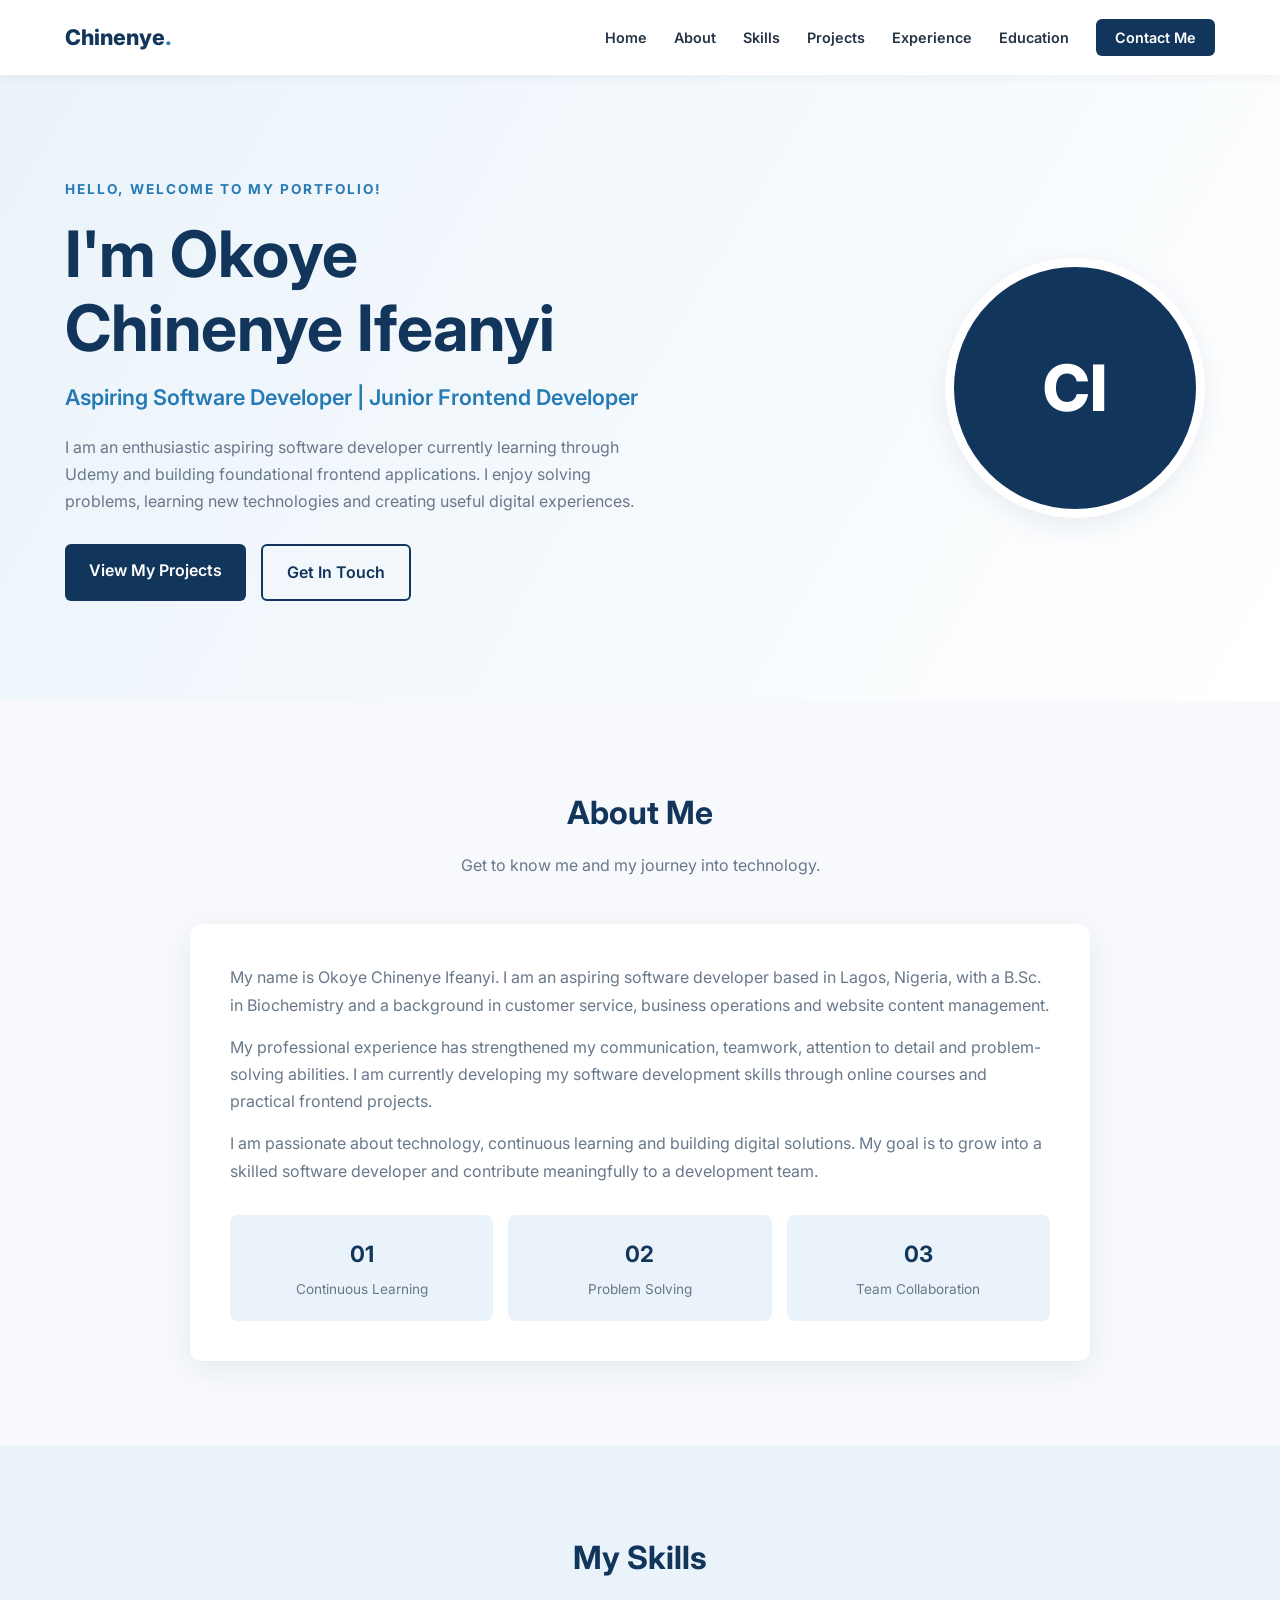
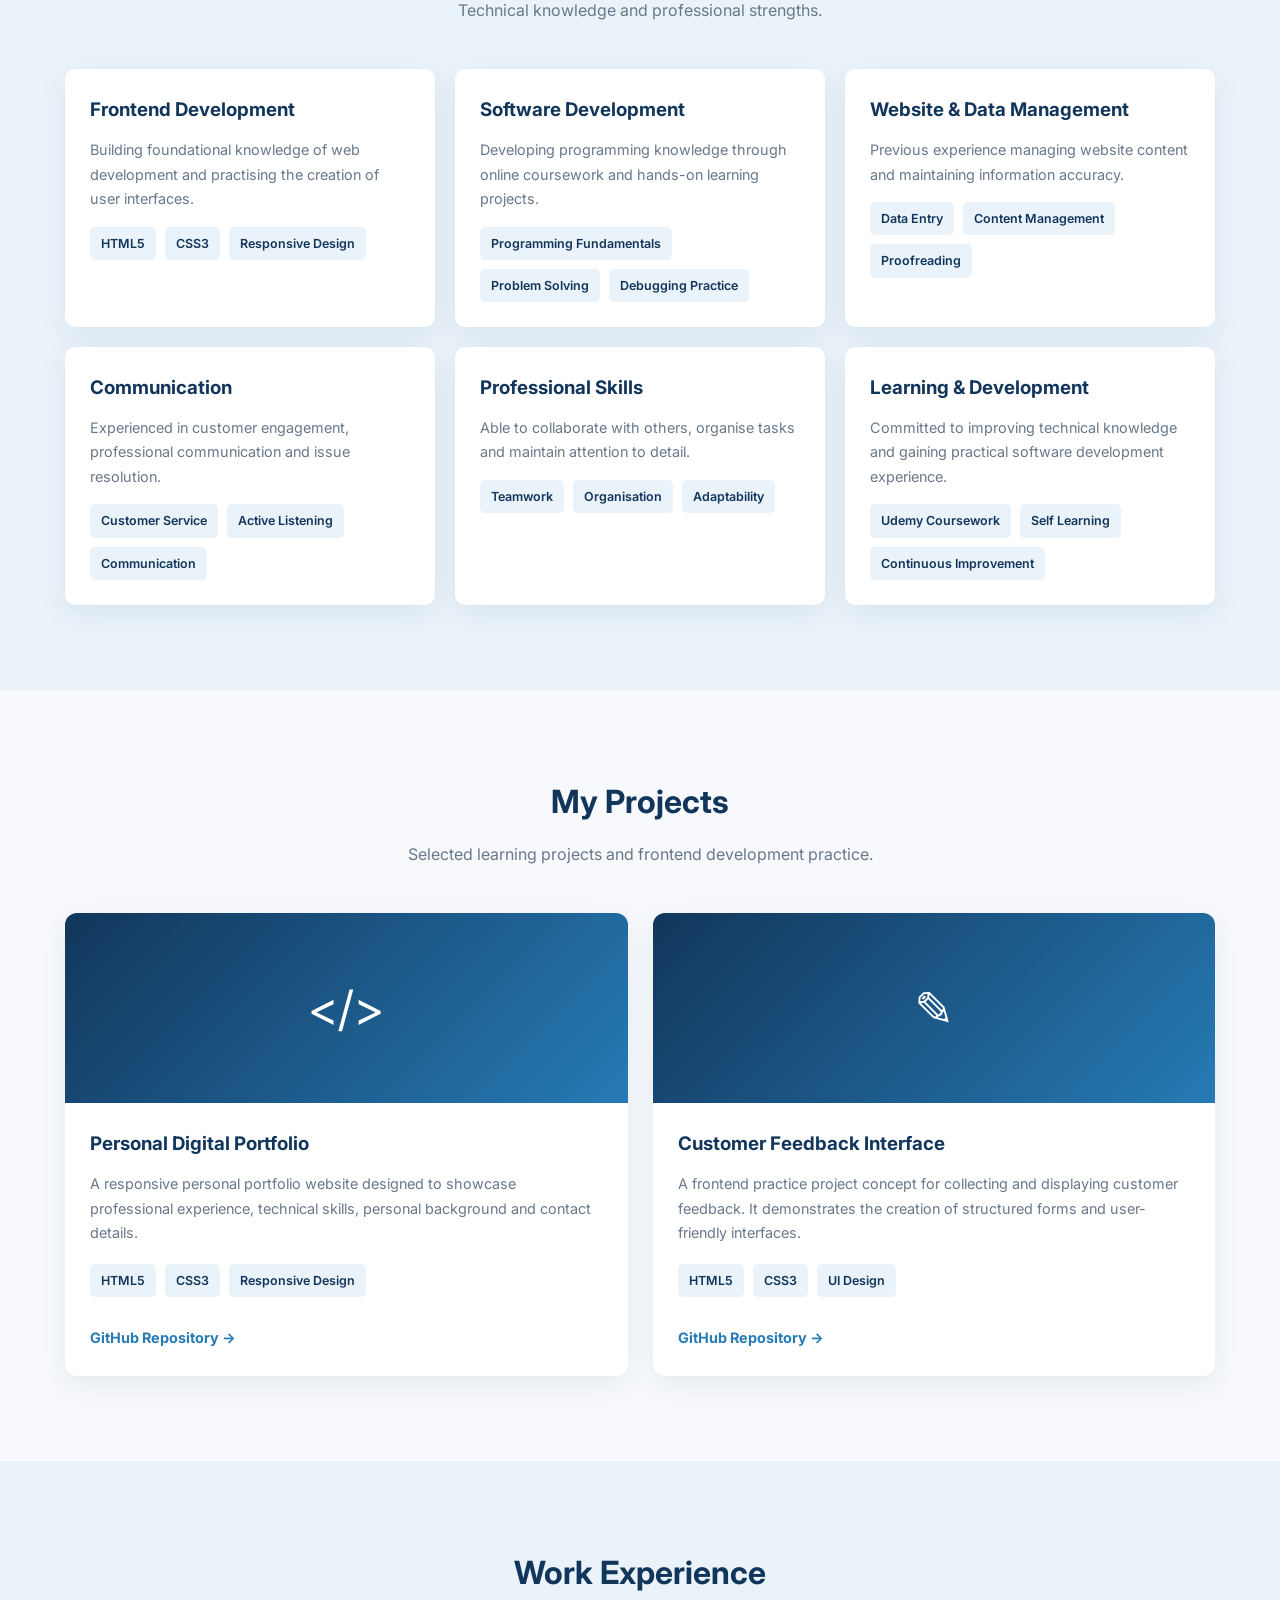
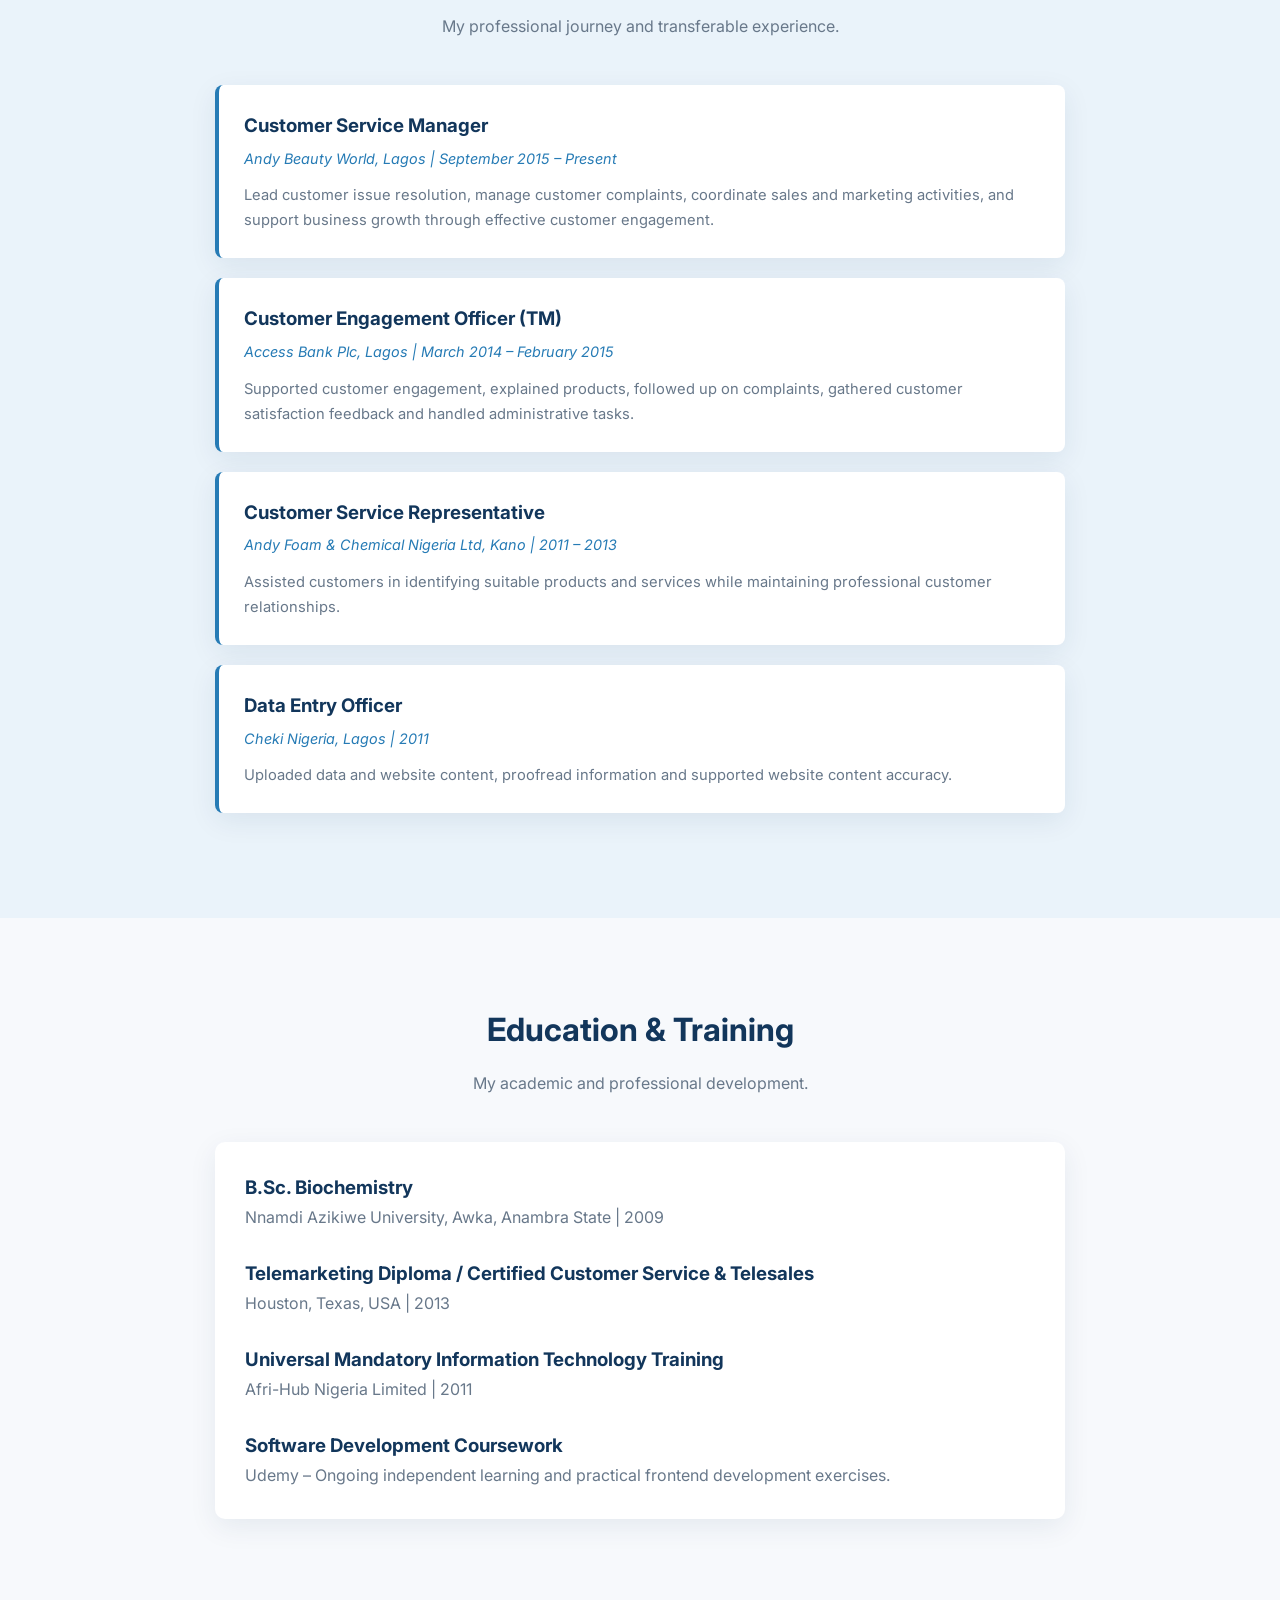
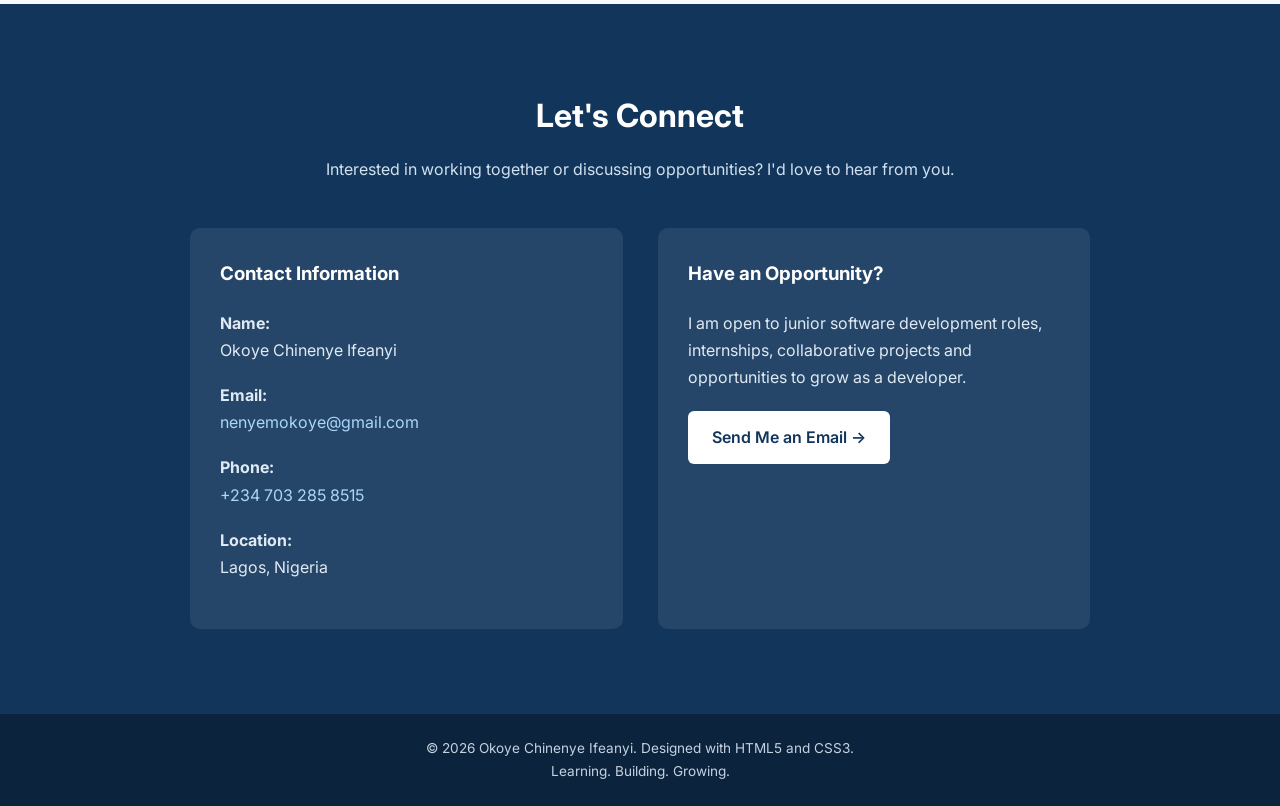
==== WebDev-L1-PersonalPortfolio/index.html @ d733898b "implemented the personal portfolio project" ====
<!DOCTYPE html>
<html lang="en">
<head>
    <meta charset="UTF-8">
    <meta name="viewport" content="width=device-width, initial-scale=1.0">

    <title>Okoye Chinenye Ifeanyi | Software Developer</title>

    <!-- Google Font -->
    <link href="https://fonts.googleapis.com/css2?family=Inter:wght@400;500;600;700;800&display=swap" rel="stylesheet">

    <!-- External CSS -->
    <link rel="stylesheet" href="style.css">
</head>

<body>

    <!-- NAVIGATION -->
    <header>
        <nav class="container">
            <a href="#home" class="logo">Chinenye<span>.</span></a>

            <ul class="nav-links">
                <li><a href="#home">Home</a></li>
                <li><a href="#about">About</a></li>
                <li><a href="#skills">Skills</a></li>
                <li><a href="#projects">Projects</a></li>
                <li><a href="#experience">Experience</a></li>
                <li><a href="#education">Education</a></li>
                <li><a href="#contact" class="nav-contact">Contact Me</a></li>
            </ul>
        </nav>
    </header>

    <!-- HERO SECTION -->
    <section class="hero" id="home">
        <div class="container hero-content">

            <div class="hero-text">
                <span class="greeting">Hello, welcome to my portfolio!</span>

                <h1>I'm Okoye<br>Chinenye Ifeanyi</h1>

                <h2>Aspiring Software Developer | Junior Frontend Developer</h2>

                <p>
                    I am an enthusiastic aspiring software developer
                    currently learning through Udemy and building
                    foundational frontend applications. I enjoy solving
                    problems, learning new technologies and creating
                    useful digital experiences.
                </p>

                <div class="hero-buttons">
                    <a href="#projects" class="btn btn-primary">View My Projects</a>
                    <a href="#contact" class="btn btn-outline">Get In Touch</a>
                </div>
            </div>

            <!-- AVATAR PLACEHOLDER -->
            <div class="hero-image">
                <div class="avatar">CI</div>
            </div>

        </div>
    </section>

    <!-- ABOUT ME -->
    <section class="section" id="about">
        <div class="container">

            <h2 class="section-title">About Me</h2>
            <p class="section-subtitle">Get to know me and my journey into technology.</p>

            <div class="about-card">
                <p>
                    My name is Okoye Chinenye Ifeanyi. I am an aspiring
                    software developer based in Lagos, Nigeria, with
                    a B.Sc. in Biochemistry and a background in customer
                    service, business operations and website content management.
                </p>

                <p>
                    My professional experience has strengthened my
                    communication, teamwork, attention to detail and
                    problem-solving abilities. I am currently developing
                    my software development skills through online courses
                    and practical frontend projects.
                </p>

                <p>
                    I am passionate about technology, continuous learning
                    and building digital solutions. My goal is to grow into
                    a skilled software developer and contribute meaningfully
                    to a development team.
                </p>

                <div class="about-highlights">
                    <div class="highlight">
                        <h3>01</h3>
                        <p>Continuous Learning</p>
                    </div>

                    <div class="highlight">
                        <h3>02</h3>
                        <p>Problem Solving</p>
                    </div>

                    <div class="highlight">
                        <h3>03</h3>
                        <p>Team Collaboration</p>
                    </div>
                </div>
            </div>
        </div>
    </section>

    <!-- SKILLS -->
    <section class="section skills-section" id="skills">
        <div class="container">

            <h2 class="section-title">My Skills</h2>
            <p class="section-subtitle">Technical knowledge and professional strengths.</p>

            <div class="skills-grid">

                <div class="skill-card">
                    <h3>Frontend Development</h3>
                    <p>Building foundational knowledge of web development and practising the creation of user interfaces.</p>
                    <div class="skill-tags">
                        <span class="tag">HTML5</span>
                        <span class="tag">CSS3</span>
                        <span class="tag">Responsive Design</span>
                    </div>
                </div>

                <div class="skill-card">
                    <h3>Software Development</h3>
                    <p>Developing programming knowledge through online coursework and hands-on learning projects.</p>
                    <div class="skill-tags">
                        <span class="tag">Programming Fundamentals</span>
                        <span class="tag">Problem Solving</span>
                        <span class="tag">Debugging Practice</span>
                    </div>
                </div>

                <div class="skill-card">
                    <h3>Website & Data Management</h3>
                    <p>Previous experience managing website content and maintaining information accuracy.</p>
                    <div class="skill-tags">
                        <span class="tag">Data Entry</span>
                        <span class="tag">Content Management</span>
                        <span class="tag">Proofreading</span>
                    </div>
                </div>

                <div class="skill-card">
                    <h3>Communication</h3>
                    <p>Experienced in customer engagement, professional communication and issue resolution.</p>
                    <div class="skill-tags">
                        <span class="tag">Customer Service</span>
                        <span class="tag">Active Listening</span>
                        <span class="tag">Communication</span>
                    </div>
                </div>

                <div class="skill-card">
                    <h3>Professional Skills</h3>
                    <p>Able to collaborate with others, organise tasks and maintain attention to detail.</p>
                    <div class="skill-tags">
                        <span class="tag">Teamwork</span>
                        <span class="tag">Organisation</span>
                        <span class="tag">Adaptability</span>
                    </div>
                </div>

                <div class="skill-card">
                    <h3>Learning & Development</h3>
                    <p>Committed to improving technical knowledge and gaining practical software development experience.</p>
                    <div class="skill-tags">
                        <span class="tag">Udemy Coursework</span>
                        <span class="tag">Self Learning</span>
                        <span class="tag">Continuous Improvement</span>
                    </div>
                </div>

            </div>
        </div>
    </section>

    <!-- PROJECTS -->
    <section class="section" id="projects">
        <div class="container">

            <h2 class="section-title">My Projects</h2>
            <p class="section-subtitle">Selected learning projects and frontend development practice.</p>

            <div class="projects-grid">

                <article class="project-card">
                    <div class="project-image">&lt;/&gt;</div>

                    <div class="project-content">
                        <h3>Personal Digital Portfolio</h3>

                        <p>
                            A responsive personal portfolio website designed
                            to showcase professional experience, technical
                            skills, personal background and contact details.
                        </p>

                        <div class="skill-tags">
                            <span class="tag">HTML5</span>
                            <span class="tag">CSS3</span>
                            <span class="tag">Responsive Design</span>
                        </div>

                        <br>

                        <a href="#" class="project-link" target="_blank" rel="noopener noreferrer">
                            GitHub Repository →
                        </a>
                    </div>
                </article>

                <article class="project-card">
                    <div class="project-image">&#9998;</div>

                    <div class="project-content">
                        <h3>Customer Feedback Interface</h3>

                        <p>
                            A frontend practice project concept for collecting
                            and displaying customer feedback. It demonstrates
                            the creation of structured forms and user-friendly
                            interfaces.
                        </p>

                        <div class="skill-tags">
                            <span class="tag">HTML5</span>
                            <span class="tag">CSS3</span>
                            <span class="tag">UI Design</span>
                        </div>

                        <br>

                        <a href="#" class="project-link" target="_blank" rel="noopener noreferrer">
                            GitHub Repository →
                        </a>
                    </div>
                </article>

            </div>
        </div>
    </section>

    <!-- WORK EXPERIENCE -->
    <section class="section experience-section" id="experience">
        <div class="container">

            <h2 class="section-title">Work Experience</h2>
            <p class="section-subtitle">My professional journey and transferable experience.</p>

            <div class="experience-list">

                <div class="experience-item">
                    <h3>Customer Service Manager</h3>
                    <p class="date">Andy Beauty World, Lagos | September 2015 – Present</p>
                    <p>
                        Lead customer issue resolution, manage customer
                        complaints, coordinate sales and marketing activities,
                        and support business growth through effective customer engagement.
                    </p>
                </div>

                <div class="experience-item">
                    <h3>Customer Engagement Officer (TM)</h3>
                    <p class="date">Access Bank Plc, Lagos | March 2014 – February 2015</p>
                    <p>
                        Supported customer engagement, explained products,
                        followed up on complaints, gathered customer
                        satisfaction feedback and handled administrative tasks.
                    </p>
                </div>

                <div class="experience-item">
                    <h3>Customer Service Representative</h3>
                    <p class="date">Andy Foam & Chemical Nigeria Ltd, Kano | 2011 – 2013</p>
                    <p>
                        Assisted customers in identifying suitable products
                        and services while maintaining professional customer relationships.
                    </p>
                </div>

                <div class="experience-item">
                    <h3>Data Entry Officer</h3>
                    <p class="date">Cheki Nigeria, Lagos | 2011</p>
                    <p>
                        Uploaded data and website content, proofread
                        information and supported website content accuracy.
                    </p>
                </div>

            </div>
        </div>
    </section>

    <!-- EDUCATION -->
    <section class="section" id="education">
        <div class="container">

            <h2 class="section-title">Education & Training</h2>
            <p class="section-subtitle">My academic and professional development.</p>

            <div class="education-card">

                <h3>B.Sc. Biochemistry</h3>
                <p>Nnamdi Azikiwe University, Awka, Anambra State | 2009</p>

                <br>

                <h3>Telemarketing Diploma / Certified Customer Service & Telesales</h3>
                <p>Houston, Texas, USA | 2013</p>

                <br>

                <h3>Universal Mandatory Information Technology Training</h3>
                <p>Afri-Hub Nigeria Limited | 2011</p>

                <br>

                <h3>Software Development Coursework</h3>
                <p>Udemy – Ongoing independent learning and practical frontend development exercises.</p>

            </div>
        </div>
    </section>

    <!-- CONTACT -->
    <section class="section contact-section" id="contact">
        <div class="container">

            <h2 class="section-title">Let's Connect</h2>

            <p class="section-subtitle">
                Interested in working together or discussing opportunities?
                I'd love to hear from you.
            </p>

            <div class="contact-container">

                <div class="contact-info">
                    <h3>Contact Information</h3>

                    <p>
                        <strong>Name:</strong><br>
                        Okoye Chinenye Ifeanyi
                    </p>

                    <p>
                        <strong>Email:</strong><br>
                        <a href="mailto:nenyemokoye@gmail.com">
                            nenyemokoye@gmail.com
                        </a>
                    </p>

                    <p>
                        <strong>Phone:</strong><br>
                        <a href="tel:+2347032858515">
                            +234 703 285 8515
                        </a>
                    </p>

                    <p>
                        <strong>Location:</strong><br>
                        Lagos, Nigeria
                    </p>
                </div>

                <div class="contact-message">
                    <h3>Have an Opportunity?</h3>

                    <p>
                        I am open to junior software development roles,
                        internships, collaborative projects and opportunities
                        to grow as a developer.
                    </p>

                    <a href="mailto:nenyemokoye@gmail.com" class="btn">
                        Send Me an Email →
                    </a>
                </div>

            </div>
        </div>
    </section>

    <!-- FOOTER -->
    <footer>
        <div class="container">
            <p>
                &copy; 2026 Okoye Chinenye Ifeanyi.
                Designed with HTML5 and CSS3.
            </p>

            <p>Learning. Building. Growing.</p>
        </div>
    </footer>

</body>
</html>
---- WebDev-L1-PersonalPortfolio/style.css ----
/* =====================================
   1. GENERAL STYLES
===================================== */

:root {
    --primary: #12365b;
    --secondary: #267bb5;
    --light-blue: #eaf3fa;
    --background: #f7f9fc;
    --white: #ffffff;
    --text: #263445;
    --muted: #68788a;
    --border: #dce5ee;
    --shadow: 0 8px 28px rgba(18, 54, 91, 0.08);
}

* {
    margin: 0;
    padding: 0;
    box-sizing: border-box;
}

html {
    scroll-behavior: smooth;
    scroll-padding-top: 90px;
}

body {
    font-family: 'Inter', sans-serif;
    background: var(--background);
    color: var(--text);
    line-height: 1.7;
}

a {
    text-decoration: none;
    color: inherit;
}

.container {
    width: 90%;
    max-width: 1150px;
    margin: auto;
}

.section {
    padding: 85px 0;
}

.section-title {
    text-align: center;
    font-size: 2rem;
    color: var(--primary);
    margin-bottom: 12px;
}

.section-subtitle {
    text-align: center;
    color: var(--muted);
    margin-bottom: 45px;
}


/* =====================================
   2. NAVIGATION
===================================== */

header {
    background: var(--white);
    position: sticky;
    top: 0;
    z-index: 1000;
    box-shadow: 0 2px 12px rgba(0, 0, 0, 0.05);
}

nav {
    min-height: 75px;
    display: flex;
    justify-content: space-between;
    align-items: center;
    gap: 20px;
}

.logo {
    color: var(--primary);
    font-size: 1.35rem;
    font-weight: 800;
}

.logo span {
    color: var(--secondary);
}

.nav-links {
    display: flex;
    align-items: center;
    gap: 27px;
    list-style: none;
}

.nav-links a {
    font-size: 0.9rem;
    font-weight: 600;
    transition: color 0.3s;
}

.nav-links a:hover {
    color: var(--secondary);
}

.nav-contact {
    background: var(--primary);
    color: white !important;
    padding: 10px 19px;
    border-radius: 6px;
}

.nav-contact:hover {
    background: var(--secondary);
}


/* =====================================
   3. HERO / PROFILE SECTION
===================================== */

.hero {
    background: linear-gradient(120deg, #eaf3fa, #ffffff);
    padding: 100px 0;
}

.hero-content {
    display: flex;
    align-items: center;
    justify-content: space-between;
    gap: 55px;
}

.hero-text {
    flex: 1.4;
}

.greeting {
    color: var(--secondary);
    font-weight: 700;
    letter-spacing: 2px;
    text-transform: uppercase;
    font-size: 0.85rem;
}

.hero h1 {
    color: var(--primary);
    font-size: clamp(2.5rem, 5vw, 4rem);
    line-height: 1.15;
    margin: 15px 0;
}

.hero h2 {
    font-size: 1.35rem;
    color: var(--secondary);
    font-weight: 600;
    margin-bottom: 18px;
}

.hero p {
    color: var(--muted);
    max-width: 600px;
    margin-bottom: 28px;
}

.hero-buttons {
    display: flex;
    gap: 15px;
    flex-wrap: wrap;
}

.btn {
    display: inline-block;
    padding: 13px 24px;
    border-radius: 6px;
    font-weight: 600;
    transition: 0.3s;
}

.btn-primary {
    background: var(--primary);
    color: white;
}

.btn-primary:hover {
    background: var(--secondary);
    transform: translateY(-3px);
}

.btn-outline {
    border: 2px solid var(--primary);
    color: var(--primary);
}

.btn-outline:hover {
    background: var(--primary);
    color: white;
}

.hero-image {
    flex: 0 0 280px;
    display: flex;
    justify-content: center;
}

.avatar {
    width: 260px;
    height: 260px;
    border-radius: 50%;
    background: var(--primary);
    border: 9px solid white;
    box-shadow: var(--shadow);
    display: flex;
    align-items: center;
    justify-content: center;
    color: white;
    font-size: 4rem;
    font-weight: 800;
}


/* =====================================
   4. ABOUT ME SECTION
===================================== */

.about-card {
    background: white;
    padding: 40px;
    border-radius: 12px;
    box-shadow: var(--shadow);
    max-width: 900px;
    margin: auto;
}

.about-card p {
    margin-bottom: 15px;
    color: var(--muted);
}

.about-highlights {
    display: grid;
    grid-template-columns: repeat(3, 1fr);
    gap: 15px;
    margin-top: 30px;
}

.highlight {
    padding: 20px;
    background: var(--light-blue);
    border-radius: 8px;
    text-align: center;
}

.highlight h3 {
    color: var(--primary);
    font-size: 1.4rem;
}

.highlight p {
    font-size: 0.85rem;
    margin: 5px 0 0;
}


/* =====================================
   5. SKILLS SECTION
===================================== */

.skills-section {
    background: var(--light-blue);
}

.skills-grid {
    display: grid;
    grid-template-columns: repeat(3, 1fr);
    gap: 20px;
}

.skill-card {
    background: white;
    padding: 25px;
    border-radius: 10px;
    box-shadow: var(--shadow);
    transition: transform 0.3s;
}

.skill-card:hover {
    transform: translateY(-5px);
}

.skill-card h3 {
    color: var(--primary);
    margin-bottom: 12px;
}

.skill-card p {
    color: var(--muted);
    font-size: 0.9rem;
}

.skill-tags {
    display: flex;
    flex-wrap: wrap;
    gap: 9px;
    margin-top: 15px;
}

.tag {
    background: var(--light-blue);
    color: var(--primary);
    padding: 6px 11px;
    border-radius: 5px;
    font-size: 0.78rem;
    font-weight: 600;
}


/* =====================================
   6. PROJECTS SECTION
===================================== */

.projects-grid {
    display: grid;
    grid-template-columns: repeat(2, 1fr);
    gap: 25px;
}

.project-card {
    background: white;
    border-radius: 12px;
    overflow: hidden;
    box-shadow: var(--shadow);
    transition: transform 0.3s;
}

.project-card:hover {
    transform: translateY(-6px);
}

.project-image {
    height: 190px;
    background: linear-gradient(135deg, #12365b, #267bb5);
    display: flex;
    align-items: center;
    justify-content: center;
    color: white;
    font-size: 3rem;
}

.project-content {
    padding: 25px;
}

.project-content h3 {
    color: var(--primary);
    margin-bottom: 12px;
}

.project-content p {
    color: var(--muted);
    font-size: 0.9rem;
    margin-bottom: 18px;
}

.project-link {
    display: inline-block;
    color: var(--secondary);
    font-weight: 700;
    font-size: 0.9rem;
}

.project-link:hover {
    color: var(--primary);
}


/* =====================================
   7. WORK EXPERIENCE SECTION
===================================== */

.experience-section {
    background: var(--light-blue);
}

.experience-list {
    max-width: 850px;
    margin: auto;
}

.experience-item {
    background: white;
    padding: 25px;
    margin-bottom: 20px;
    border-left: 4px solid var(--secondary);
    border-radius: 8px;
    box-shadow: var(--shadow);
}

.experience-item h3 {
    color: var(--primary);
}

.experience-item .date {
    color: var(--secondary);
    font-size: 0.9rem;
    font-style: italic;
    margin: 5px 0 12px;
}

.experience-item p {
    color: var(--muted);
    font-size: 0.92rem;
}


/* =====================================
   8. EDUCATION SECTION
===================================== */

.education-card {
    max-width: 850px;
    margin: auto;
    padding: 30px;
    background: white;
    border-radius: 10px;
    box-shadow: var(--shadow);
}

.education-card h3 {
    color: var(--primary);
}

.education-card p {
    color: var(--muted);
}


/* =====================================
   9. CONTACT SECTION
===================================== */

.contact-section {
    background: var(--primary);
    color: white;
}

.contact-section .section-title {
    color: white;
}

.contact-section .section-subtitle {
    color: #d2e1ef;
}

.contact-container {
    display: grid;
    grid-template-columns: repeat(2, 1fr);
    gap: 35px;
    max-width: 900px;
    margin: auto;
}

.contact-info,
.contact-message {
    padding: 30px;
    background: rgba(255, 255, 255, 0.08);
    border-radius: 10px;
}

.contact-info h3,
.contact-message h3 {
    margin-bottom: 20px;
}

.contact-info p {
    margin-bottom: 18px;
    color: #e0eaf3;
    overflow-wrap: anywhere;
}

.contact-info a {
    color: #a9d7fa;
}

.contact-info a:hover {
    color: white;
}

.contact-message p {
    color: #e0eaf3;
    margin-bottom: 20px;
}

.contact-message .btn {
    background: white;
    color: var(--primary);
}

.contact-message .btn:hover {
    background: var(--light-blue);
}


/* =====================================
   10. FOOTER
===================================== */

footer {
    background: #0b233c;
    color: white;
    padding: 23px 0;
    text-align: center;
}

footer p {
    font-size: 0.85rem;
    color: #c4d2df;
}


/* =====================================
   11. TABLET RESPONSIVENESS
===================================== */

@media (max-width: 850px) {

    .hero-content {
        flex-direction: column-reverse;
        text-align: center;
    }

    .hero p {
        margin-left: auto;
        margin-right: auto;
    }

    .hero-buttons {
        justify-content: center;
    }

    .skills-grid {
        grid-template-columns: repeat(2, 1fr);
    }

    .nav-links {
        gap: 14px;
    }

    .nav-links a {
        font-size: 0.8rem;
    }

}


/* =====================================
   12. MOBILE RESPONSIVENESS
===================================== */

@media (max-width: 600px) {

    .section {
        padding: 60px 0;
    }

    nav {
        padding: 15px 0;
        flex-direction: column;
    }

    .nav-links {
        justify-content: center;
        flex-wrap: wrap;
        gap: 12px 18px;
    }

    .nav-contact {
        padding: 7px 12px;
    }

    .hero {
        padding: 65px 0;
    }

    .avatar {
        width: 190px;
        height: 190px;
        font-size: 3rem;
    }

    .hero h1 {
        font-size: 2.35rem;
    }

    .hero h2 {
        font-size: 1.1rem;
    }

    .skills-grid,
    .projects-grid,
    .contact-container {
        grid-template-columns: 1fr;
    }

    .about-highlights {
        grid-template-columns: 1fr;
    }

    .about-card {
        padding: 25px;
    }

    .section-title {
        font-size: 1.65rem;
    }

    .hero-buttons {
        flex-direction: column;
        align-items: center;
    }

    .btn {
        text-align: center;
        width: 100%;
        max-width: 250px;
    }

}


/* =====================================
   13. ACCESSIBILITY
===================================== */

@media (prefers-reduced-motion: reduce) {

    html {
        scroll-behavior: auto;
    }

    *,
    *::before,
    *::after {
        transition-duration: 0.01ms !important;
    }

}
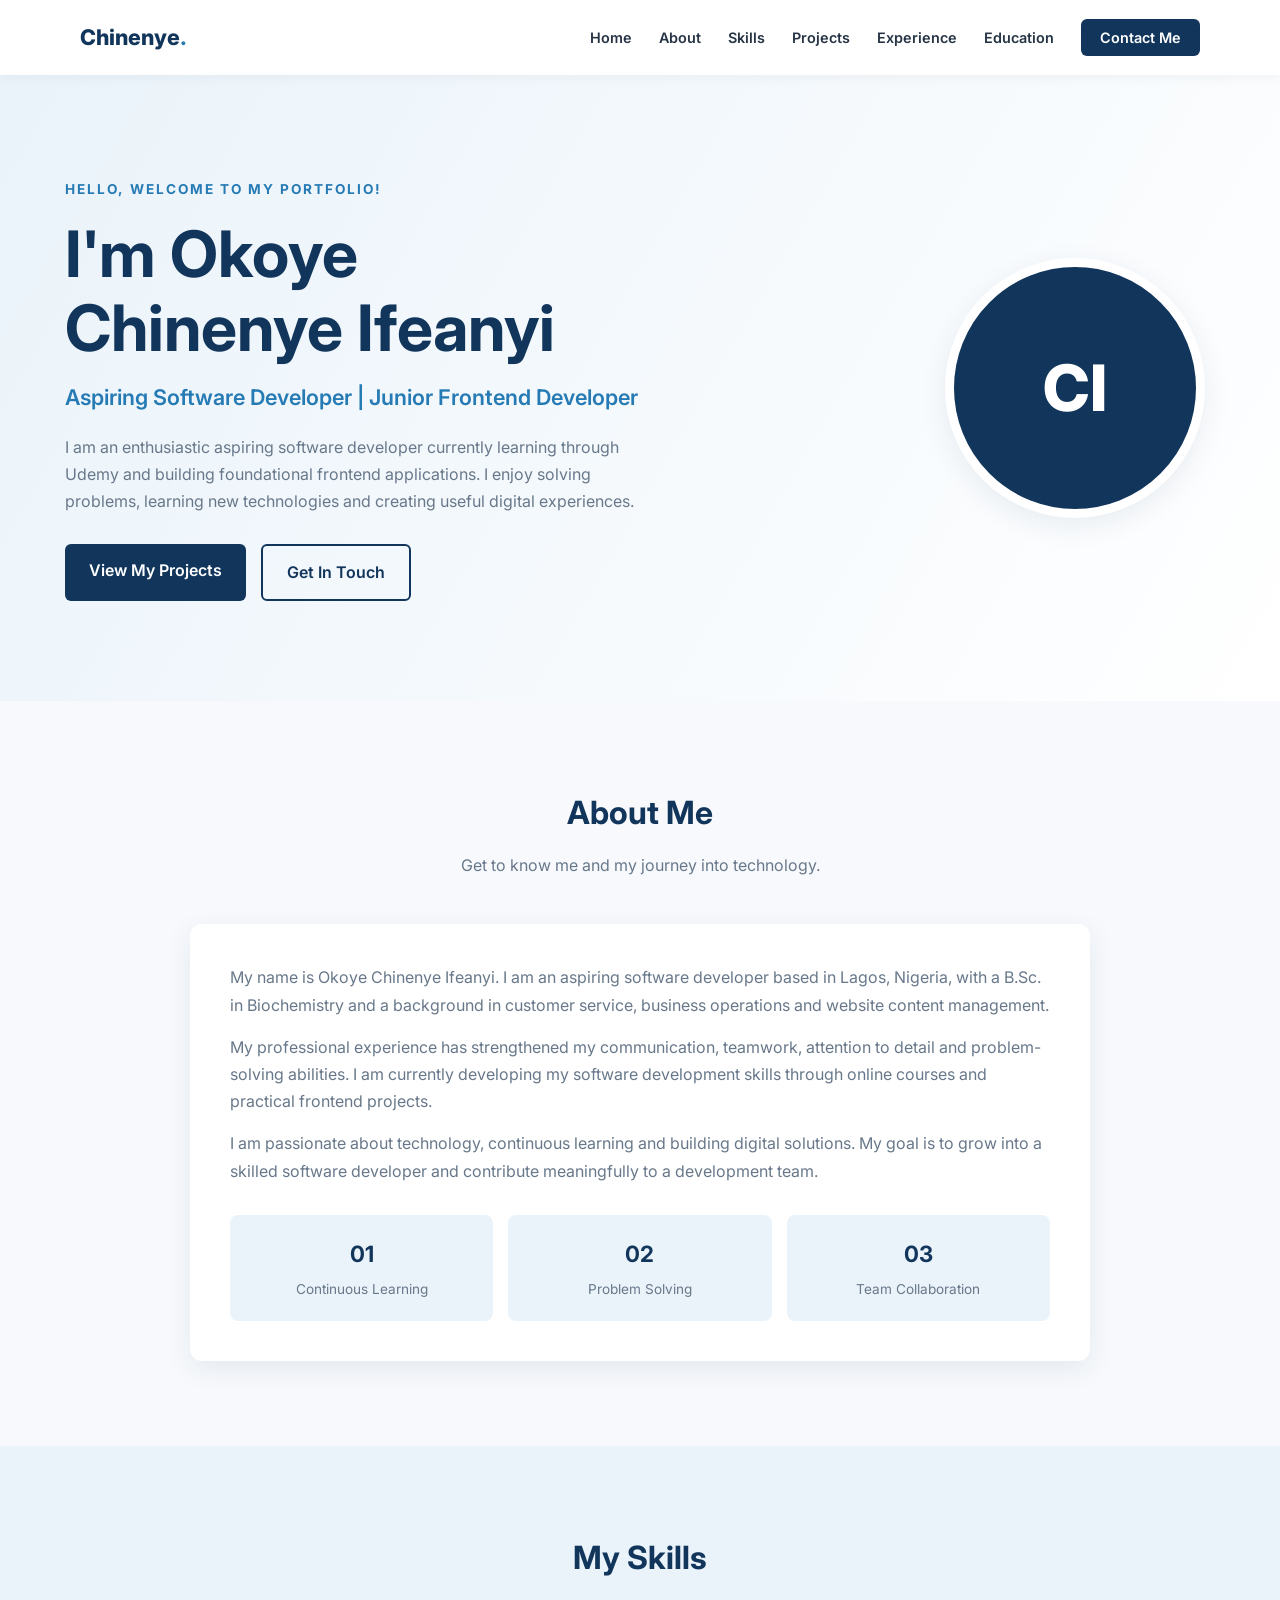
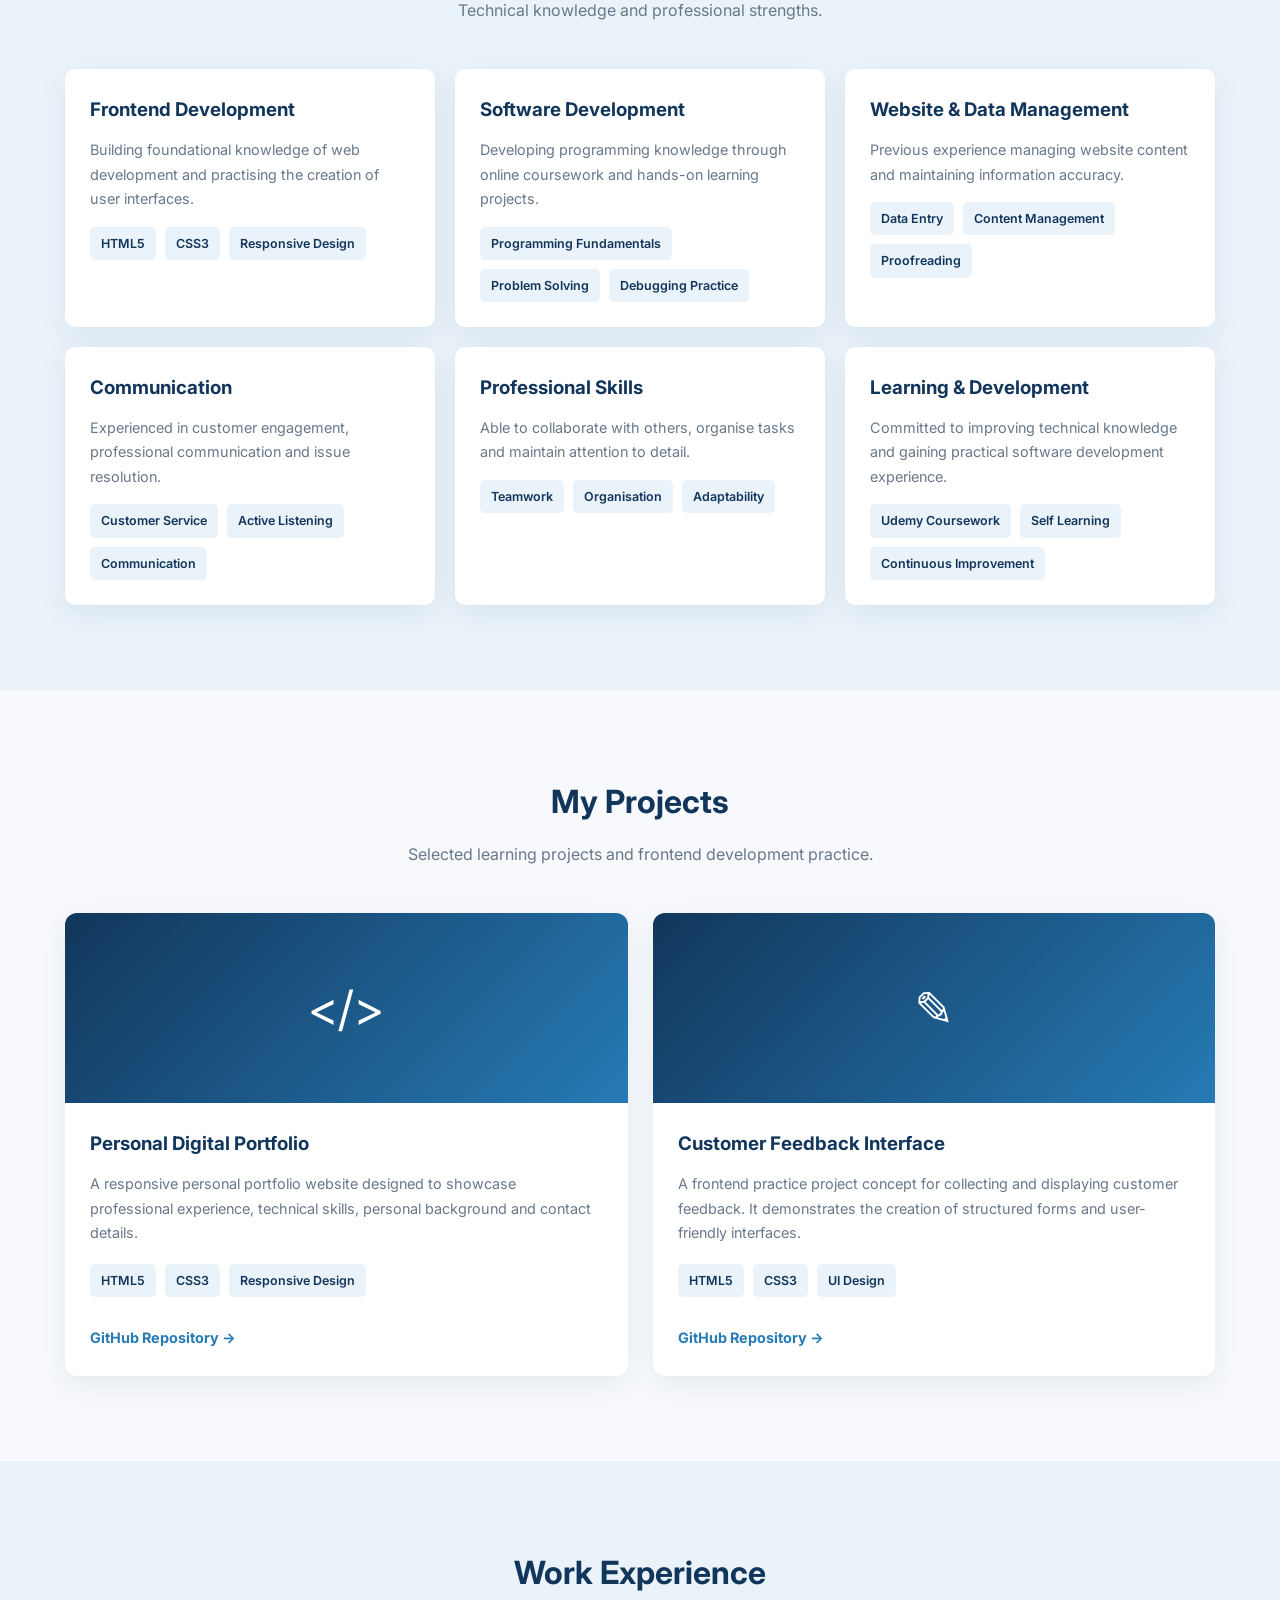
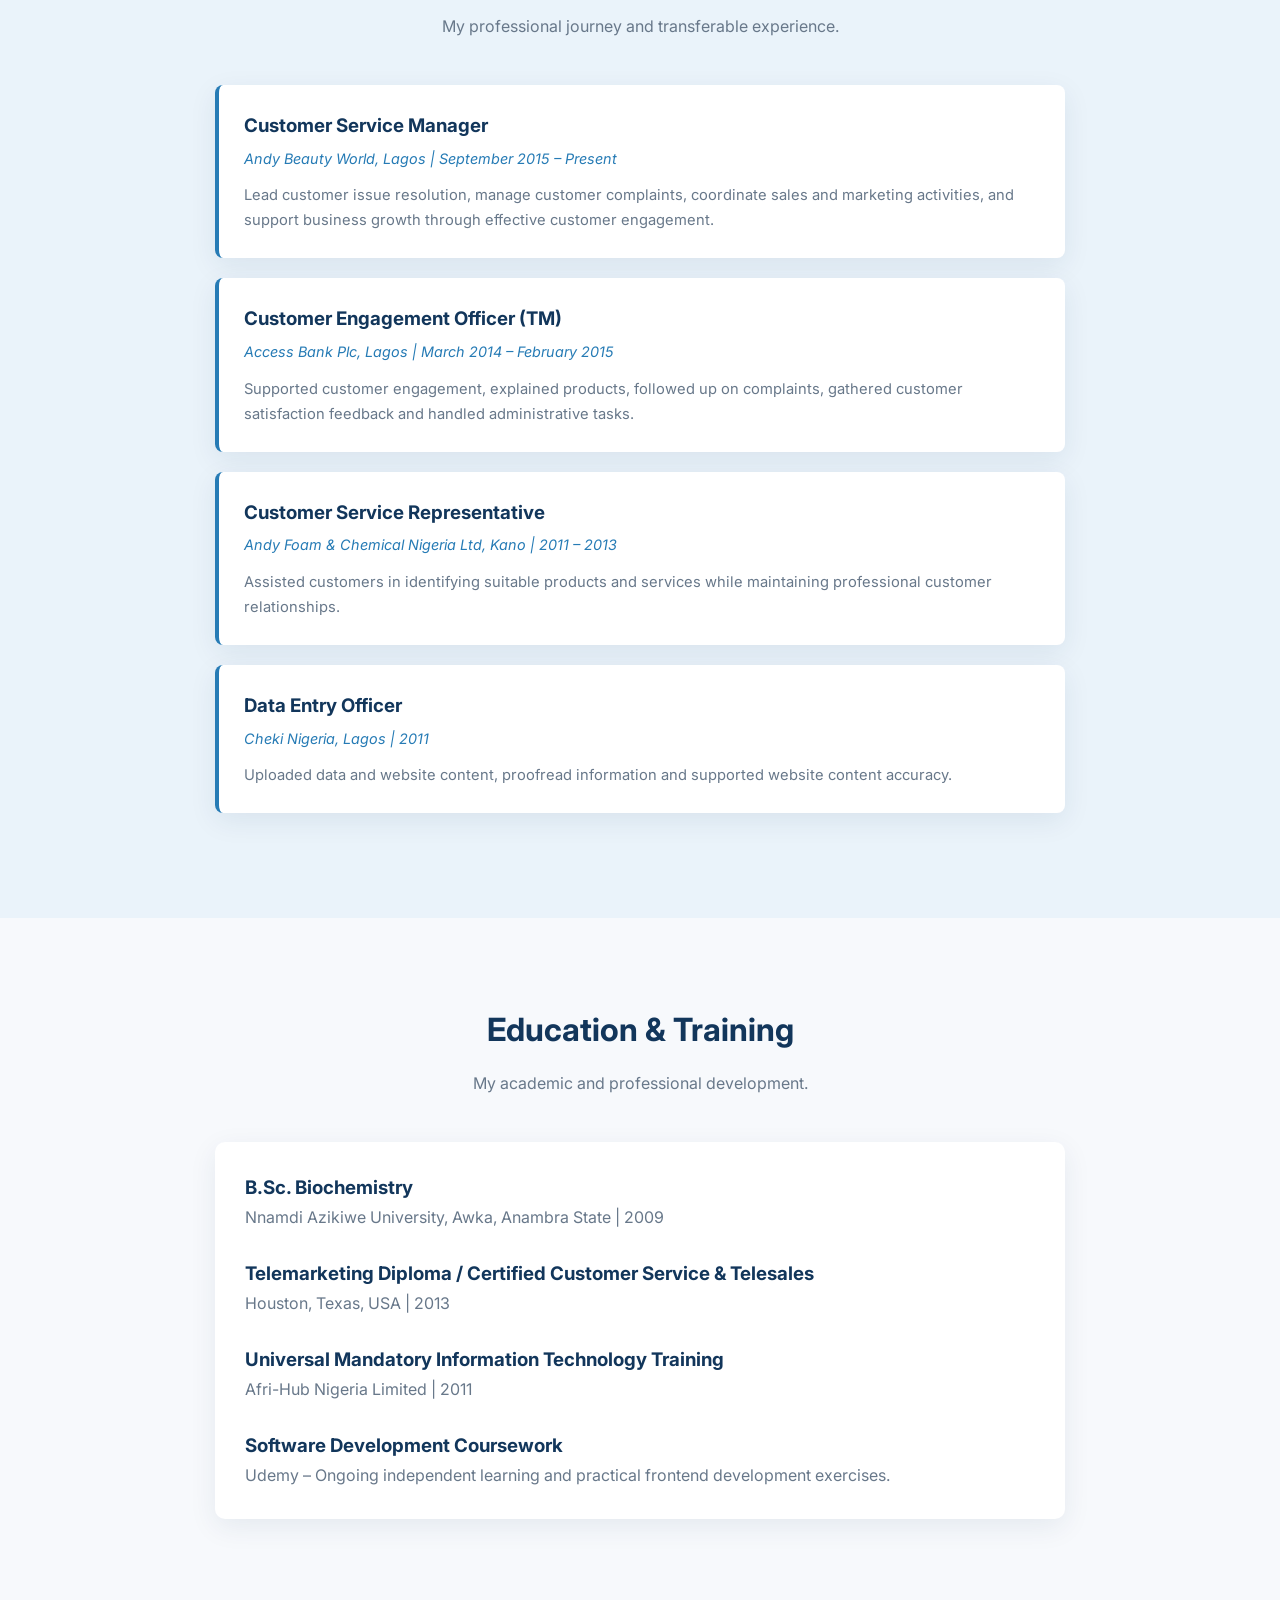
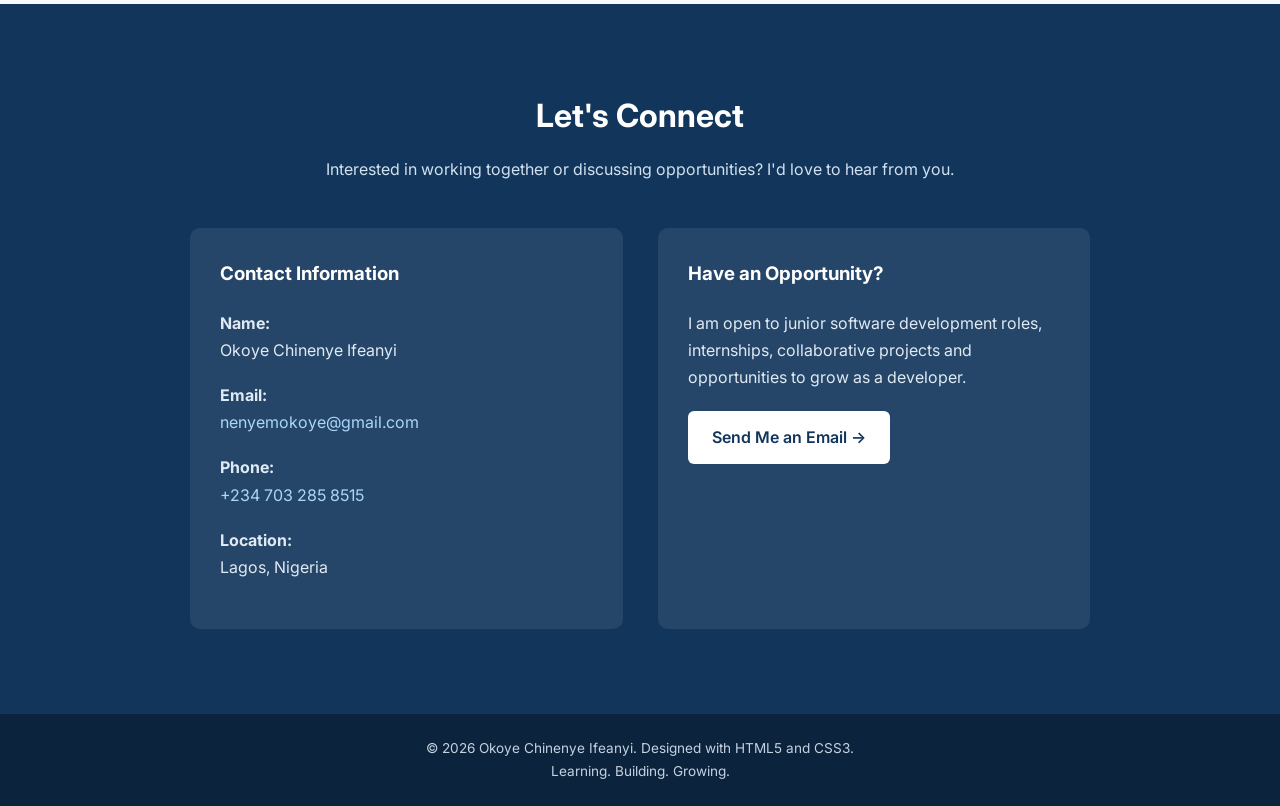
==== commit 79f03d89: "Introduced responsive hamburger menu to Personal Portfolio using HTML and CSS" ====
--- a/WebDev-L1-PersonalPortfolio/index.html
+++ b/WebDev-L1-PersonalPortfolio/index.html
@@ -11,25 +11,36 @@
 
     <!-- External CSS -->
     <link rel="stylesheet" href="style.css">
+    <!--External Javascript-->
+    <script src="script.js" defer></script>
 </head>
 
 <body>
 
     <!-- NAVIGATION -->
     <header>
-        <nav class="container">
-            <a href="#home" class="logo">Chinenye<span>.</span></a>
-
-            <ul class="nav-links">
-                <li><a href="#home">Home</a></li>
-                <li><a href="#about">About</a></li>
-                <li><a href="#skills">Skills</a></li>
-                <li><a href="#projects">Projects</a></li>
-                <li><a href="#experience">Experience</a></li>
-                <li><a href="#education">Education</a></li>
-                <li><a href="#contact" class="nav-contact">Contact Me</a></li>
-            </ul>
-        </nav>
+       
+<nav class="container">
+    <nav class="container" id="nav-container">
+    <a href="#home" class="logo">Chinenye<span>.</span></a>
+
+    <button class="hamburger" id="hamburger" aria-label="Toggle navigation" aria-expanded="false">
+        <span></span>
+        <span></span>
+        <span></span>
+    </button>
+
+    <ul class="nav-links" id="navLinks">
+        <li><a href="#home">Home</a></li>
+        <li><a href="#about">About</a></li>
+        <li><a href="#skills">Skills</a></li>
+        <li><a href="#projects">Projects</a></li>
+        <li><a href="#experience">Experience</a></li>
+        <li><a href="#education">Education</a></li>
+        <li><a href="#contact" class="nav-contact">Contact Me</a></li>
+    </ul>
+</nav>
+
     </header>
 
     <!-- HERO SECTION -->
--- a/WebDev-L1-PersonalPortfolio/style.css
+++ b/WebDev-L1-PersonalPortfolio/style.css
@@ -44,6 +44,13 @@
     margin: auto;
 }
 
+#nav-container {
+    display: flex;
+    width: 100%;
+    flex-direction: row;
+    padding: 0 15px;
+}
+
 .section {
     padding: 85px 0;
 }
@@ -651,3 +658,64 @@
     }
 
 }
+
+
+
+/* Hamburger */
+.hamburger {
+    display: none;
+    flex-direction: column;
+    gap: 6px;
+    background: none;
+    border: none;
+    cursor: pointer;
+    z-index: 1001;
+}
+
+.hamburger span {
+    width: 28px;
+    height: 3px;
+    background: #333;
+    border-radius: 5px;
+    transition: 0.3s ease;
+}
+
+/* Mobile responsiveness */
+@media (max-width: 768px) {
+    .hamburger {
+        display: flex;
+    }
+
+    .nav-links {
+        position: absolute;
+        top: 70px;
+        left: 0;
+        width: 100%;
+        background: #fff;
+        flex-direction: column;
+        align-items: center;
+        gap: 25px;
+        padding: 30px 0;
+        box-shadow: 0 5px 15px rgba(0,0,0,0.1);
+
+        display: none;
+    }
+
+    .nav-links.active {
+        display: flex;
+    }
+
+    /* Animate hamburger into X */
+    .hamburger.active span:nth-child(1) {
+        transform: translateY(9px) rotate(45deg);
+    }
+
+    .hamburger.active span:nth-child(2) {
+        opacity: 0;
+    }
+
+    .hamburger.active span:nth-child(3) {
+        transform: translateY(-9px) rotate(-45deg);
+    }
+}
+
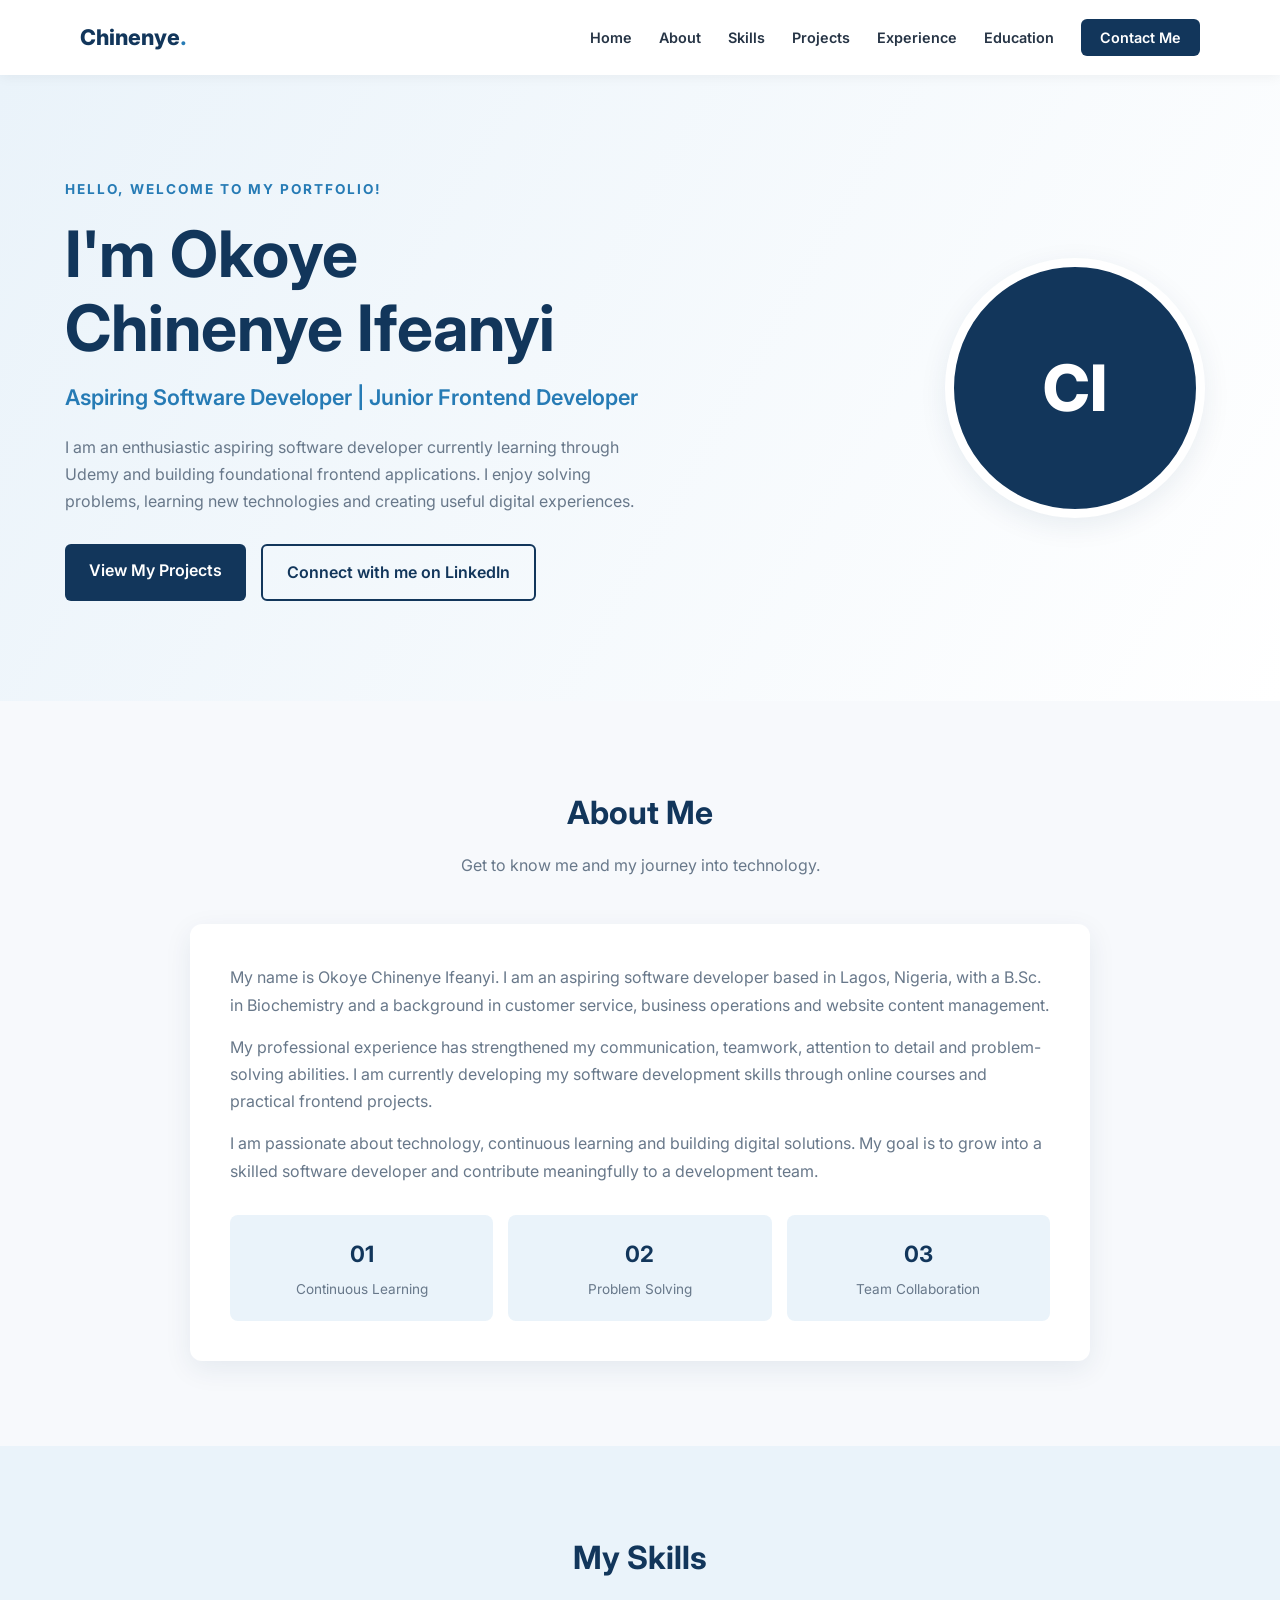
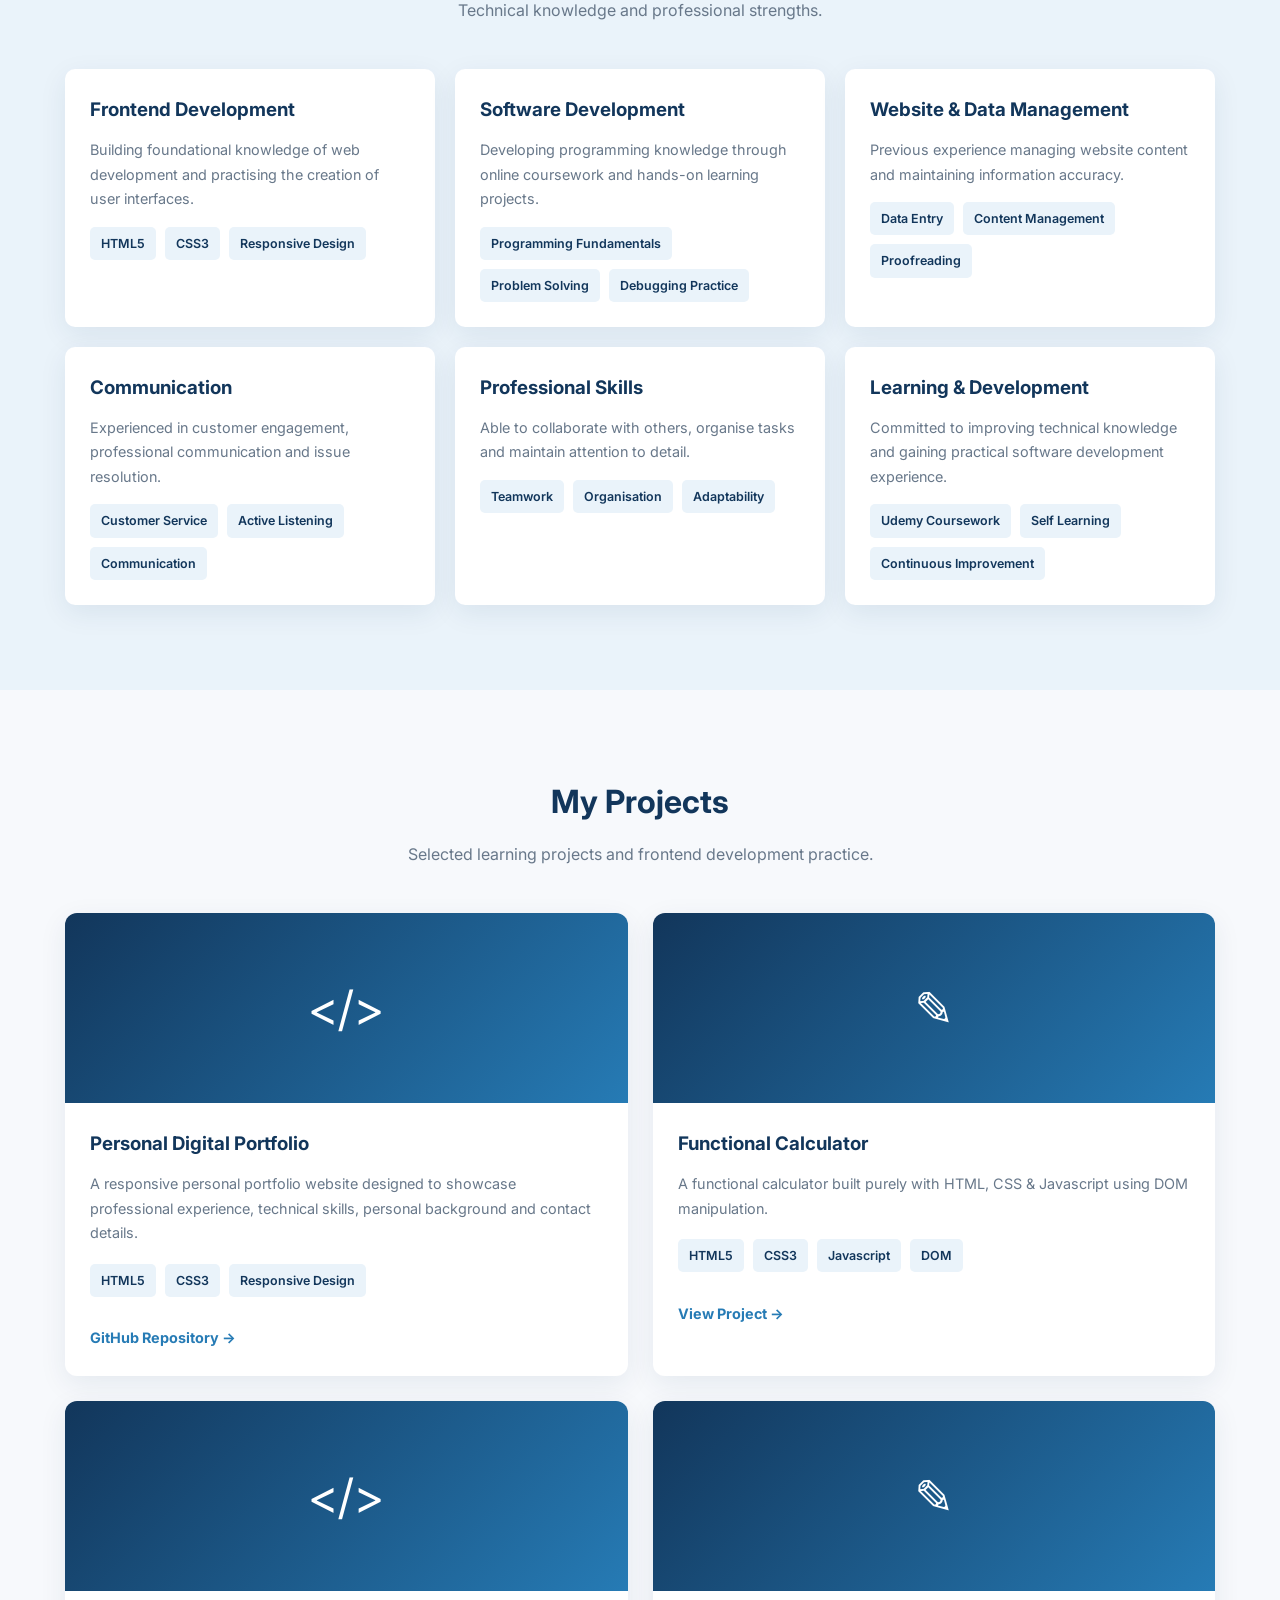
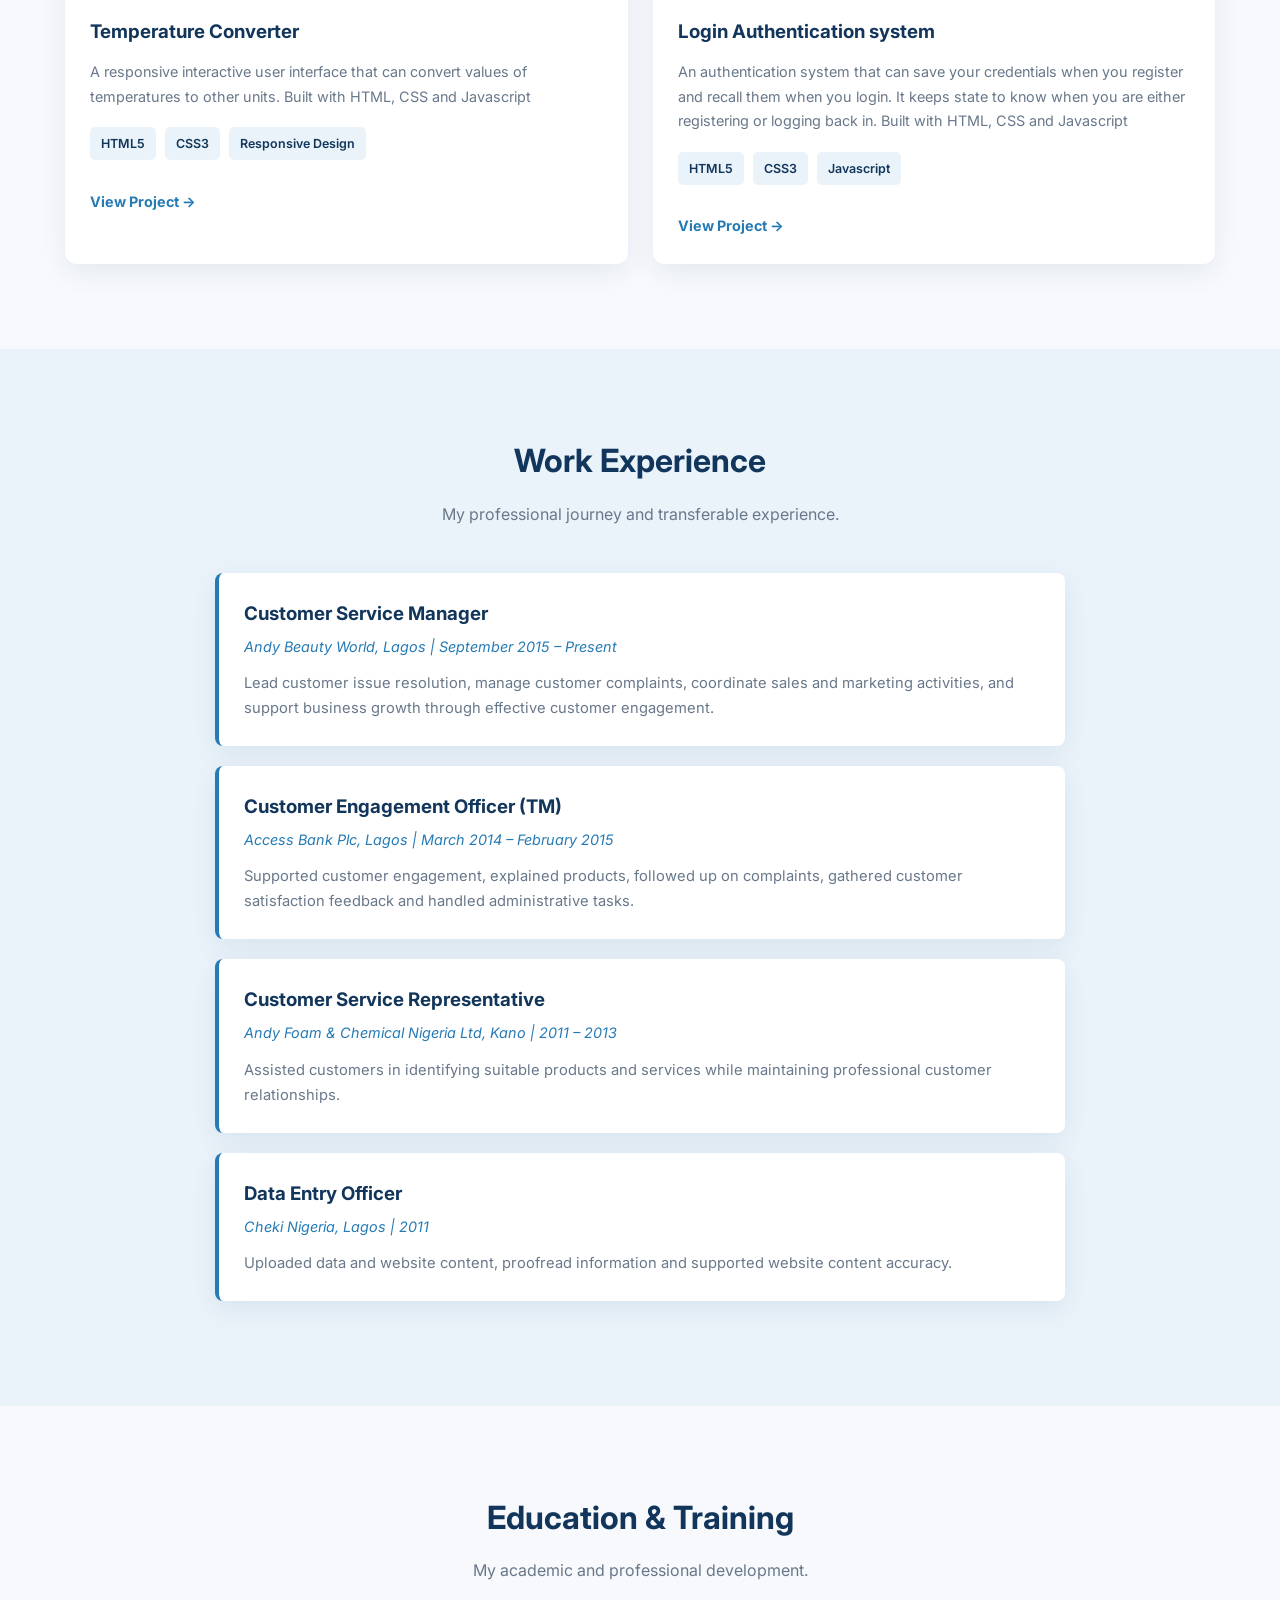
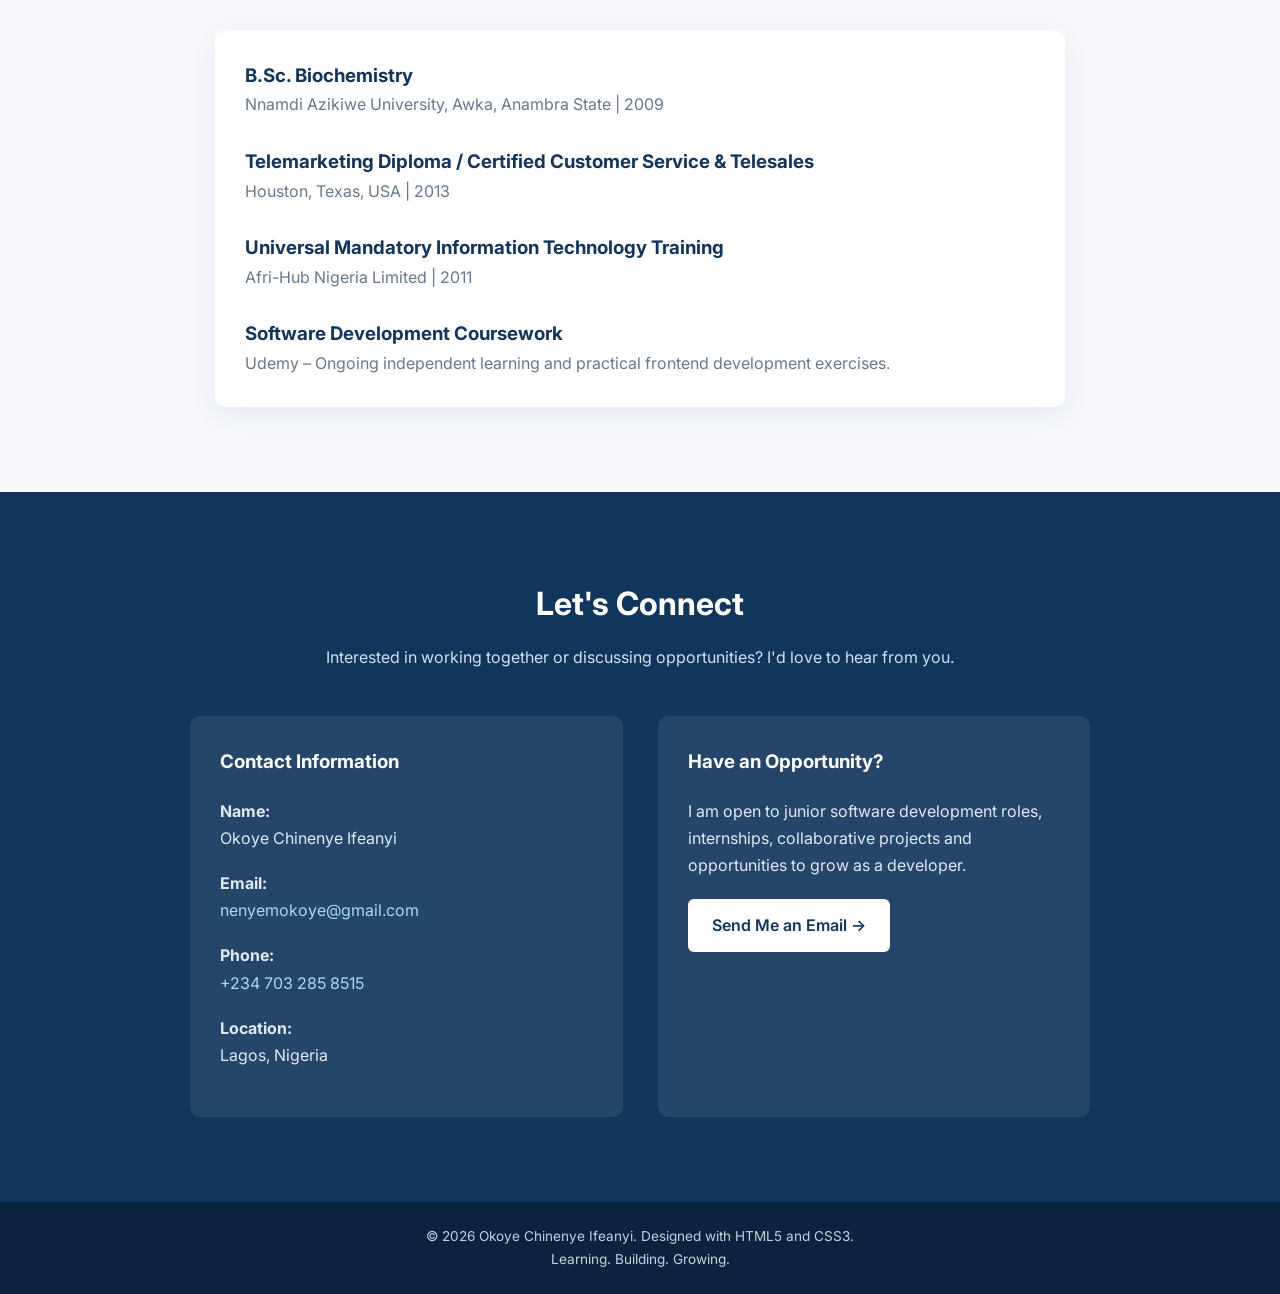
==== commit 940bd1a1: "Refactor index.html structure and content" ====
--- a/WebDev-L1-PersonalPortfolio/index.html
+++ b/WebDev-L1-PersonalPortfolio/index.html
@@ -1,422 +1,481 @@
 <!DOCTYPE html>
 <html lang="en">
-<head>
-    <meta charset="UTF-8">
-    <meta name="viewport" content="width=device-width, initial-scale=1.0">
-
-    <title>Okoye Chinenye Ifeanyi | Software Developer</title>
-
-    <!-- Google Font -->
-    <link href="https://fonts.googleapis.com/css2?family=Inter:wght@400;500;600;700;800&display=swap" rel="stylesheet">
-
-    <!-- External CSS -->
-    <link rel="stylesheet" href="style.css">
-    <!--External Javascript-->
-    <script src="script.js" defer></script>
-</head>
-
-<body>
-
-    <!-- NAVIGATION -->
-    <header>
-       
-<nav class="container">
-    <nav class="container" id="nav-container">
-    <a href="#home" class="logo">Chinenye<span>.</span></a>
-
-    <button class="hamburger" id="hamburger" aria-label="Toggle navigation" aria-expanded="false">
-        <span></span>
-        <span></span>
-        <span></span>
-    </button>
-
-    <ul class="nav-links" id="navLinks">
-        <li><a href="#home">Home</a></li>
-        <li><a href="#about">About</a></li>
-        <li><a href="#skills">Skills</a></li>
-        <li><a href="#projects">Projects</a></li>
-        <li><a href="#experience">Experience</a></li>
-        <li><a href="#education">Education</a></li>
-        <li><a href="#contact" class="nav-contact">Contact Me</a></li>
-    </ul>
-</nav>
-
-    </header>
-
-    <!-- HERO SECTION -->
-    <section class="hero" id="home">
-        <div class="container hero-content">
-
-            <div class="hero-text">
-                <span class="greeting">Hello, welcome to my portfolio!</span>
-
-                <h1>I'm Okoye<br>Chinenye Ifeanyi</h1>
-
-                <h2>Aspiring Software Developer | Junior Frontend Developer</h2>
-
-                <p>
-                    I am an enthusiastic aspiring software developer
-                    currently learning through Udemy and building
-                    foundational frontend applications. I enjoy solving
-                    problems, learning new technologies and creating
-                    useful digital experiences.
-                </p>
-
-                <div class="hero-buttons">
-                    <a href="#projects" class="btn btn-primary">View My Projects</a>
-                    <a href="#contact" class="btn btn-outline">Get In Touch</a>
-                </div>
-            </div>
-
-            <!-- AVATAR PLACEHOLDER -->
-            <div class="hero-image">
-                <div class="avatar">CI</div>
-            </div>
-
-        </div>
-    </section>
-
-    <!-- ABOUT ME -->
-    <section class="section" id="about">
-        <div class="container">
-
-            <h2 class="section-title">About Me</h2>
-            <p class="section-subtitle">Get to know me and my journey into technology.</p>
-
-            <div class="about-card">
-                <p>
-                    My name is Okoye Chinenye Ifeanyi. I am an aspiring
-                    software developer based in Lagos, Nigeria, with
-                    a B.Sc. in Biochemistry and a background in customer
-                    service, business operations and website content management.
-                </p>
-
-                <p>
-                    My professional experience has strengthened my
-                    communication, teamwork, attention to detail and
-                    problem-solving abilities. I am currently developing
-                    my software development skills through online courses
-                    and practical frontend projects.
-                </p>
-
-                <p>
-                    I am passionate about technology, continuous learning
-                    and building digital solutions. My goal is to grow into
-                    a skilled software developer and contribute meaningfully
-                    to a development team.
-                </p>
-
-                <div class="about-highlights">
-                    <div class="highlight">
-                        <h3>01</h3>
-                        <p>Continuous Learning</p>
-                    </div>
-
-                    <div class="highlight">
-                        <h3>02</h3>
-                        <p>Problem Solving</p>
-                    </div>
-
-                    <div class="highlight">
-                        <h3>03</h3>
-                        <p>Team Collaboration</p>
-                    </div>
-                </div>
-            </div>
-        </div>
-    </section>
-
-    <!-- SKILLS -->
-    <section class="section skills-section" id="skills">
-        <div class="container">
-
-            <h2 class="section-title">My Skills</h2>
-            <p class="section-subtitle">Technical knowledge and professional strengths.</p>
-
-            <div class="skills-grid">
-
-                <div class="skill-card">
-                    <h3>Frontend Development</h3>
-                    <p>Building foundational knowledge of web development and practising the creation of user interfaces.</p>
-                    <div class="skill-tags">
-                        <span class="tag">HTML5</span>
-                        <span class="tag">CSS3</span>
-                        <span class="tag">Responsive Design</span>
-                    </div>
-                </div>
-
-                <div class="skill-card">
-                    <h3>Software Development</h3>
-                    <p>Developing programming knowledge through online coursework and hands-on learning projects.</p>
-                    <div class="skill-tags">
-                        <span class="tag">Programming Fundamentals</span>
-                        <span class="tag">Problem Solving</span>
-                        <span class="tag">Debugging Practice</span>
-                    </div>
-                </div>
-
-                <div class="skill-card">
-                    <h3>Website & Data Management</h3>
-                    <p>Previous experience managing website content and maintaining information accuracy.</p>
-                    <div class="skill-tags">
-                        <span class="tag">Data Entry</span>
-                        <span class="tag">Content Management</span>
-                        <span class="tag">Proofreading</span>
-                    </div>
-                </div>
-
-                <div class="skill-card">
-                    <h3>Communication</h3>
-                    <p>Experienced in customer engagement, professional communication and issue resolution.</p>
-                    <div class="skill-tags">
-                        <span class="tag">Customer Service</span>
-                        <span class="tag">Active Listening</span>
-                        <span class="tag">Communication</span>
-                    </div>
-                </div>
-
-                <div class="skill-card">
-                    <h3>Professional Skills</h3>
-                    <p>Able to collaborate with others, organise tasks and maintain attention to detail.</p>
-                    <div class="skill-tags">
-                        <span class="tag">Teamwork</span>
-                        <span class="tag">Organisation</span>
-                        <span class="tag">Adaptability</span>
-                    </div>
-                </div>
-
-                <div class="skill-card">
-                    <h3>Learning & Development</h3>
-                    <p>Committed to improving technical knowledge and gaining practical software development experience.</p>
-                    <div class="skill-tags">
-                        <span class="tag">Udemy Coursework</span>
-                        <span class="tag">Self Learning</span>
-                        <span class="tag">Continuous Improvement</span>
-                    </div>
-                </div>
-
-            </div>
-        </div>
-    </section>
-
-    <!-- PROJECTS -->
-    <section class="section" id="projects">
-        <div class="container">
-
-            <h2 class="section-title">My Projects</h2>
-            <p class="section-subtitle">Selected learning projects and frontend development practice.</p>
-
-            <div class="projects-grid">
-
-                <article class="project-card">
-                    <div class="project-image">&lt;/&gt;</div>
-
-                    <div class="project-content">
-                        <h3>Personal Digital Portfolio</h3>
-
-                        <p>
-                            A responsive personal portfolio website designed
-                            to showcase professional experience, technical
-                            skills, personal background and contact details.
-                        </p>
-
+
+    <head>
+        <meta charset="UTF-8">
+        <meta name="viewport" content="width=device-width, initial-scale=1.0">
+
+        <title>Okoye Chinenye Ifeanyi | Software Developer</title>
+
+        <!-- Google Font -->
+        <link href="https://fonts.googleapis.com/css2?family=Inter:wght@400;500;600;700;800&display=swap"
+            rel="stylesheet">
+
+        <!-- External CSS -->
+        <link rel="stylesheet" href="style.css">
+        <!--External Javascript-->
+        <script src="script.js" defer></script>
+    </head>
+
+    <body>
+
+        <!-- NAVIGATION -->
+        <header>
+
+            <nav class="container">
+                <nav class="container" id="nav-container">
+                    <a href="#home" class="logo">Chinenye<span>.</span></a>
+
+                    <button class="hamburger" id="hamburger" aria-label="Toggle navigation" aria-expanded="false">
+                        <span></span>
+                        <span></span>
+                        <span></span>
+                    </button>
+
+                    <ul class="nav-links" id="navLinks">
+                        <li><a href="#home">Home</a></li>
+                        <li><a href="#about">About</a></li>
+                        <li><a href="#skills">Skills</a></li>
+                        <li><a href="#projects">Projects</a></li>
+                        <li><a href="#experience">Experience</a></li>
+                        <li><a href="#education">Education</a></li>
+                        <li><a href="#contact" class="nav-contact">Contact Me</a></li>
+                    </ul>
+                </nav>
+
+        </header>
+
+        <!-- HERO SECTION -->
+        <section class="hero" id="home">
+            <div class="container hero-content">
+
+                <div class="hero-text">
+                    <span class="greeting">Hello, welcome to my portfolio!</span>
+
+                    <h1>I'm Okoye<br>Chinenye Ifeanyi</h1>
+
+                    <h2>Aspiring Software Developer | Junior Frontend Developer</h2>
+
+                    <p>
+                        I am an enthusiastic aspiring software developer
+                        currently learning through Udemy and building
+                        foundational frontend applications. I enjoy solving
+                        problems, learning new technologies and creating
+                        useful digital experiences.
+                    </p>
+
+                    <div class="hero-buttons">
+                        <a href="#projects" class="btn btn-primary">View My Projects</a>
+                        <a href="https://www.linkedin.com/in/chinenye-okoye-760550109/" class="btn btn-outline">Connect
+                            with me on LinkedIn</a>
+                    </div>
+                </div>
+
+                <!-- AVATAR PLACEHOLDER -->
+                <div class="hero-image">
+                    <div class="avatar">CI</div>
+                </div>
+
+            </div>
+        </section>
+
+        <!-- ABOUT ME -->
+        <section class="section" id="about">
+            <div class="container">
+
+                <h2 class="section-title">About Me</h2>
+                <p class="section-subtitle">Get to know me and my journey into technology.</p>
+
+                <div class="about-card">
+                    <p>
+                        My name is Okoye Chinenye Ifeanyi. I am an aspiring
+                        software developer based in Lagos, Nigeria, with
+                        a B.Sc. in Biochemistry and a background in customer
+                        service, business operations and website content management.
+                    </p>
+
+                    <p>
+                        My professional experience has strengthened my
+                        communication, teamwork, attention to detail and
+                        problem-solving abilities. I am currently developing
+                        my software development skills through online courses
+                        and practical frontend projects.
+                    </p>
+
+                    <p>
+                        I am passionate about technology, continuous learning
+                        and building digital solutions. My goal is to grow into
+                        a skilled software developer and contribute meaningfully
+                        to a development team.
+                    </p>
+
+                    <div class="about-highlights">
+                        <div class="highlight">
+                            <h3>01</h3>
+                            <p>Continuous Learning</p>
+                        </div>
+
+                        <div class="highlight">
+                            <h3>02</h3>
+                            <p>Problem Solving</p>
+                        </div>
+
+                        <div class="highlight">
+                            <h3>03</h3>
+                            <p>Team Collaboration</p>
+                        </div>
+                    </div>
+                </div>
+            </div>
+        </section>
+
+        <!-- SKILLS -->
+        <section class="section skills-section" id="skills">
+            <div class="container">
+
+                <h2 class="section-title">My Skills</h2>
+                <p class="section-subtitle">Technical knowledge and professional strengths.</p>
+
+                <div class="skills-grid">
+
+                    <div class="skill-card">
+                        <h3>Frontend Development</h3>
+                        <p>Building foundational knowledge of web development and practising the creation of user
+                            interfaces.</p>
                         <div class="skill-tags">
                             <span class="tag">HTML5</span>
                             <span class="tag">CSS3</span>
                             <span class="tag">Responsive Design</span>
                         </div>
-
-                        <br>
-
-                        <a href="#" class="project-link" target="_blank" rel="noopener noreferrer">
-                            GitHub Repository →
+                    </div>
+
+                    <div class="skill-card">
+                        <h3>Software Development</h3>
+                        <p>Developing programming knowledge through online coursework and hands-on learning projects.
+                        </p>
+                        <div class="skill-tags">
+                            <span class="tag">Programming Fundamentals</span>
+                            <span class="tag">Problem Solving</span>
+                            <span class="tag">Debugging Practice</span>
+                        </div>
+                    </div>
+
+                    <div class="skill-card">
+                        <h3>Website & Data Management</h3>
+                        <p>Previous experience managing website content and maintaining information accuracy.</p>
+                        <div class="skill-tags">
+                            <span class="tag">Data Entry</span>
+                            <span class="tag">Content Management</span>
+                            <span class="tag">Proofreading</span>
+                        </div>
+                    </div>
+
+                    <div class="skill-card">
+                        <h3>Communication</h3>
+                        <p>Experienced in customer engagement, professional communication and issue resolution.</p>
+                        <div class="skill-tags">
+                            <span class="tag">Customer Service</span>
+                            <span class="tag">Active Listening</span>
+                            <span class="tag">Communication</span>
+                        </div>
+                    </div>
+
+                    <div class="skill-card">
+                        <h3>Professional Skills</h3>
+                        <p>Able to collaborate with others, organise tasks and maintain attention to detail.</p>
+                        <div class="skill-tags">
+                            <span class="tag">Teamwork</span>
+                            <span class="tag">Organisation</span>
+                            <span class="tag">Adaptability</span>
+                        </div>
+                    </div>
+
+                    <div class="skill-card">
+                        <h3>Learning & Development</h3>
+                        <p>Committed to improving technical knowledge and gaining practical software development
+                            experience.</p>
+                        <div class="skill-tags">
+                            <span class="tag">Udemy Coursework</span>
+                            <span class="tag">Self Learning</span>
+                            <span class="tag">Continuous Improvement</span>
+                        </div>
+                    </div>
+
+                </div>
+            </div>
+        </section>
+
+        <!-- PROJECTS -->
+        <section class="section" id="projects">
+            <div class="container">
+
+                <h2 class="section-title">My Projects</h2>
+                <p class="section-subtitle">Selected learning projects and frontend development practice.</p>
+
+                <div class="projects-grid">
+
+                    <article class="project-card">
+                        <div class="project-image">&lt;/&gt;</div>
+
+                        <div class="project-content">
+                            <h3>Personal Digital Portfolio</h3>
+
+                            <p>
+                                A responsive personal portfolio website designed
+                                to showcase professional experience, technical
+                                skills, personal background and contact details.
+                            </p>
+
+                            <div class="skill-tags">
+                                <span class="tag">HTML5</span>
+                                <span class="tag">CSS3</span>
+                                <span class="tag">Responsive Design</span>
+                            </div>
+
+                            <br>
+
+                            <a href="https://github.com/nenyem147/OIBSIP/tree/main/WebDev-L1-PersonalPortfolio"
+                                class="project-link" target="_blank" rel="noopener noreferrer">
+                                GitHub Repository →
+                            </a>
+                        </div>
+                    </article>
+
+                    <article class="project-card">
+                        <div class="project-image">&#9998;</div>
+
+                        <div class="project-content">
+                            <h3>Functional Calculator</h3>
+
+                            <p>
+                                A functional calculator built purely with HTML, CSS & Javascript using DOM manipulation.
+                            </p>
+
+                            <div class="skill-tags">
+                                <span class="tag">HTML5</span>
+                                <span class="tag">CSS3</span>
+                                <span class="tag">Javascript</span>
+                                <span class="tag">DOM</span>
+                            </div>
+
+                            <br>
+
+                            <a href="https://nenyem147.github.io/OIBSIP/WebDev-L2-Calculator/index.html"
+                                class="project-link" target="_blank" rel="noopener noreferrer">
+                                View Project →
+                            </a>
+                        </div>
+                    </article>
+
+
+                    <article class="project-card">
+                        <div class="project-image">&lt;/&gt;</div>
+
+                        <div class="project-content">
+                            <h3>Temperature Converter</h3>
+
+                            <p>
+                                A responsive interactive user interface that can convert values of temperatures to other units. Built with HTML, CSS and Javascript
+                            </p>
+
+                            <div class="skill-tags">
+                                <span class="tag">HTML5</span>
+                                <span class="tag">CSS3</span>
+                                <span class="tag">Responsive Design</span>
+                            </div>
+
+                            <br>
+
+                            <a href="https://nenyem147.github.io/OIBSIP/WebDev-L1-TemperatureConverterWebsite/index.html"
+                                class="project-link" target="_blank" rel="noopener noreferrer">
+                                View Project →
+                            </a>
+                        </div>
+                    </article>
+
+                    <article class="project-card">
+                        <div class="project-image">&#9998;</div>
+
+                        <div class="project-content">
+                            <h3>Login Authentication system</h3>
+
+                            <p>
+                                An authentication system that can save your credentials when you register and recall them when you login. It keeps state to know when you are either registering or logging back in. Built
+                                with HTML, CSS and Javascript
+                            </p>
+
+                            <div class="skill-tags">
+                                <span class="tag">HTML5</span>
+                                <span class="tag">CSS3</span>
+                                <span class="tag">Javascript</span>
+                            </div>
+
+                            <br>
+
+                            <a href="https://nenyem147.github.io/OIBSIP/WebDev-L2-LoginAuthenticationSystem/index.html"
+                                class="project-link" target="_blank" rel="noopener noreferrer">
+                                View Project →
+                            </a>
+                        </div>
+                    </article>
+
+                </div>
+            </div>
+        </section>
+
+        <!-- WORK EXPERIENCE -->
+        <section class="section experience-section" id="experience">
+            <div class="container">
+
+                <h2 class="section-title">Work Experience</h2>
+                <p class="section-subtitle">My professional journey and transferable experience.</p>
+
+                <div class="experience-list">
+
+                    <div class="experience-item">
+                        <h3>Customer Service Manager</h3>
+                        <p class="date">Andy Beauty World, Lagos | September 2015 – Present</p>
+                        <p>
+                            Lead customer issue resolution, manage customer
+                            complaints, coordinate sales and marketing activities,
+                            and support business growth through effective customer engagement.
+                        </p>
+                    </div>
+
+                    <div class="experience-item">
+                        <h3>Customer Engagement Officer (TM)</h3>
+                        <p class="date">Access Bank Plc, Lagos | March 2014 – February 2015</p>
+                        <p>
+                            Supported customer engagement, explained products,
+                            followed up on complaints, gathered customer
+                            satisfaction feedback and handled administrative tasks.
+                        </p>
+                    </div>
+
+                    <div class="experience-item">
+                        <h3>Customer Service Representative</h3>
+                        <p class="date">Andy Foam & Chemical Nigeria Ltd, Kano | 2011 – 2013</p>
+                        <p>
+                            Assisted customers in identifying suitable products
+                            and services while maintaining professional customer relationships.
+                        </p>
+                    </div>
+
+                    <div class="experience-item">
+                        <h3>Data Entry Officer</h3>
+                        <p class="date">Cheki Nigeria, Lagos | 2011</p>
+                        <p>
+                            Uploaded data and website content, proofread
+                            information and supported website content accuracy.
+                        </p>
+                    </div>
+
+                </div>
+            </div>
+        </section>
+
+        <!-- EDUCATION -->
+        <section class="section" id="education">
+            <div class="container">
+
+                <h2 class="section-title">Education & Training</h2>
+                <p class="section-subtitle">My academic and professional development.</p>
+
+                <div class="education-card">
+
+                    <h3>B.Sc. Biochemistry</h3>
+                    <p>Nnamdi Azikiwe University, Awka, Anambra State | 2009</p>
+
+                    <br>
+
+                    <h3>Telemarketing Diploma / Certified Customer Service & Telesales</h3>
+                    <p>Houston, Texas, USA | 2013</p>
+
+                    <br>
+
+                    <h3>Universal Mandatory Information Technology Training</h3>
+                    <p>Afri-Hub Nigeria Limited | 2011</p>
+
+                    <br>
+
+                    <h3>Software Development Coursework</h3>
+                    <p>Udemy – Ongoing independent learning and practical frontend development exercises.</p>
+
+                </div>
+            </div>
+        </section>
+
+        <!-- CONTACT -->
+        <section class="section contact-section" id="contact">
+            <div class="container">
+
+                <h2 class="section-title">Let's Connect</h2>
+
+                <p class="section-subtitle">
+                    Interested in working together or discussing opportunities?
+                    I'd love to hear from you.
+                </p>
+
+                <div class="contact-container">
+
+                    <div class="contact-info">
+                        <h3>Contact Information</h3>
+
+                        <p>
+                            <strong>Name:</strong><br>
+                            Okoye Chinenye Ifeanyi
+                        </p>
+
+                        <p>
+                            <strong>Email:</strong><br>
+                            <a href="mailto:nenyemokoye@gmail.com">
+                                nenyemokoye@gmail.com
+                            </a>
+                        </p>
+
+                        <p>
+                            <strong>Phone:</strong><br>
+                            <a href="tel:+2347032858515">
+                                +234 703 285 8515
+                            </a>
+                        </p>
+
+                        <p>
+                            <strong>Location:</strong><br>
+                            Lagos, Nigeria
+                        </p>
+                    </div>
+
+                    <div class="contact-message">
+                        <h3>Have an Opportunity?</h3>
+
+                        <p>
+                            I am open to junior software development roles,
+                            internships, collaborative projects and opportunities
+                            to grow as a developer.
+                        </p>
+
+                        <a href="mailto:nenyemokoye@gmail.com" class="btn">
+                            Send Me an Email →
                         </a>
                     </div>
-                </article>
-
-                <article class="project-card">
-                    <div class="project-image">&#9998;</div>
-
-                    <div class="project-content">
-                        <h3>Customer Feedback Interface</h3>
-
-                        <p>
-                            A frontend practice project concept for collecting
-                            and displaying customer feedback. It demonstrates
-                            the creation of structured forms and user-friendly
-                            interfaces.
-                        </p>
-
-                        <div class="skill-tags">
-                            <span class="tag">HTML5</span>
-                            <span class="tag">CSS3</span>
-                            <span class="tag">UI Design</span>
-                        </div>
-
-                        <br>
-
-                        <a href="#" class="project-link" target="_blank" rel="noopener noreferrer">
-                            GitHub Repository →
-                        </a>
-                    </div>
-                </article>
-
-            </div>
-        </div>
-    </section>
-
-    <!-- WORK EXPERIENCE -->
-    <section class="section experience-section" id="experience">
-        <div class="container">
-
-            <h2 class="section-title">Work Experience</h2>
-            <p class="section-subtitle">My professional journey and transferable experience.</p>
-
-            <div class="experience-list">
-
-                <div class="experience-item">
-                    <h3>Customer Service Manager</h3>
-                    <p class="date">Andy Beauty World, Lagos | September 2015 – Present</p>
-                    <p>
-                        Lead customer issue resolution, manage customer
-                        complaints, coordinate sales and marketing activities,
-                        and support business growth through effective customer engagement.
-                    </p>
-                </div>
-
-                <div class="experience-item">
-                    <h3>Customer Engagement Officer (TM)</h3>
-                    <p class="date">Access Bank Plc, Lagos | March 2014 – February 2015</p>
-                    <p>
-                        Supported customer engagement, explained products,
-                        followed up on complaints, gathered customer
-                        satisfaction feedback and handled administrative tasks.
-                    </p>
-                </div>
-
-                <div class="experience-item">
-                    <h3>Customer Service Representative</h3>
-                    <p class="date">Andy Foam & Chemical Nigeria Ltd, Kano | 2011 – 2013</p>
-                    <p>
-                        Assisted customers in identifying suitable products
-                        and services while maintaining professional customer relationships.
-                    </p>
-                </div>
-
-                <div class="experience-item">
-                    <h3>Data Entry Officer</h3>
-                    <p class="date">Cheki Nigeria, Lagos | 2011</p>
-                    <p>
-                        Uploaded data and website content, proofread
-                        information and supported website content accuracy.
-                    </p>
-                </div>
-
-            </div>
-        </div>
-    </section>
-
-    <!-- EDUCATION -->
-    <section class="section" id="education">
-        <div class="container">
-
-            <h2 class="section-title">Education & Training</h2>
-            <p class="section-subtitle">My academic and professional development.</p>
-
-            <div class="education-card">
-
-                <h3>B.Sc. Biochemistry</h3>
-                <p>Nnamdi Azikiwe University, Awka, Anambra State | 2009</p>
-
-                <br>
-
-                <h3>Telemarketing Diploma / Certified Customer Service & Telesales</h3>
-                <p>Houston, Texas, USA | 2013</p>
-
-                <br>
-
-                <h3>Universal Mandatory Information Technology Training</h3>
-                <p>Afri-Hub Nigeria Limited | 2011</p>
-
-                <br>
-
-                <h3>Software Development Coursework</h3>
-                <p>Udemy – Ongoing independent learning and practical frontend development exercises.</p>
-
-            </div>
-        </div>
-    </section>
-
-    <!-- CONTACT -->
-    <section class="section contact-section" id="contact">
-        <div class="container">
-
-            <h2 class="section-title">Let's Connect</h2>
-
-            <p class="section-subtitle">
-                Interested in working together or discussing opportunities?
-                I'd love to hear from you.
-            </p>
-
-            <div class="contact-container">
-
-                <div class="contact-info">
-                    <h3>Contact Information</h3>
-
-                    <p>
-                        <strong>Name:</strong><br>
-                        Okoye Chinenye Ifeanyi
-                    </p>
-
-                    <p>
-                        <strong>Email:</strong><br>
-                        <a href="mailto:nenyemokoye@gmail.com">
-                            nenyemokoye@gmail.com
-                        </a>
-                    </p>
-
-                    <p>
-                        <strong>Phone:</strong><br>
-                        <a href="tel:+2347032858515">
-                            +234 703 285 8515
-                        </a>
-                    </p>
-
-                    <p>
-                        <strong>Location:</strong><br>
-                        Lagos, Nigeria
-                    </p>
-                </div>
-
-                <div class="contact-message">
-                    <h3>Have an Opportunity?</h3>
-
-                    <p>
-                        I am open to junior software development roles,
-                        internships, collaborative projects and opportunities
-                        to grow as a developer.
-                    </p>
-
-                    <a href="mailto:nenyemokoye@gmail.com" class="btn">
-                        Send Me an Email →
-                    </a>
-                </div>
-
-            </div>
-        </div>
-    </section>
-
-    <!-- FOOTER -->
-    <footer>
-        <div class="container">
-            <p>
-                &copy; 2026 Okoye Chinenye Ifeanyi.
-                Designed with HTML5 and CSS3.
-            </p>
-
-            <p>Learning. Building. Growing.</p>
-        </div>
-    </footer>
-
-</body>
-</html>+
+                </div>
+            </div>
+        </section>
+
+        <!-- FOOTER -->
+        <footer>
+            <div class="container">
+                <p>
+                    &copy; 2026 Okoye Chinenye Ifeanyi.
+                    Designed with HTML5 and CSS3.
+                </p>
+
+                <p>Learning. Building. Growing.</p>
+            </div>
+        </footer>
+
+    </body>
+
+</html>
